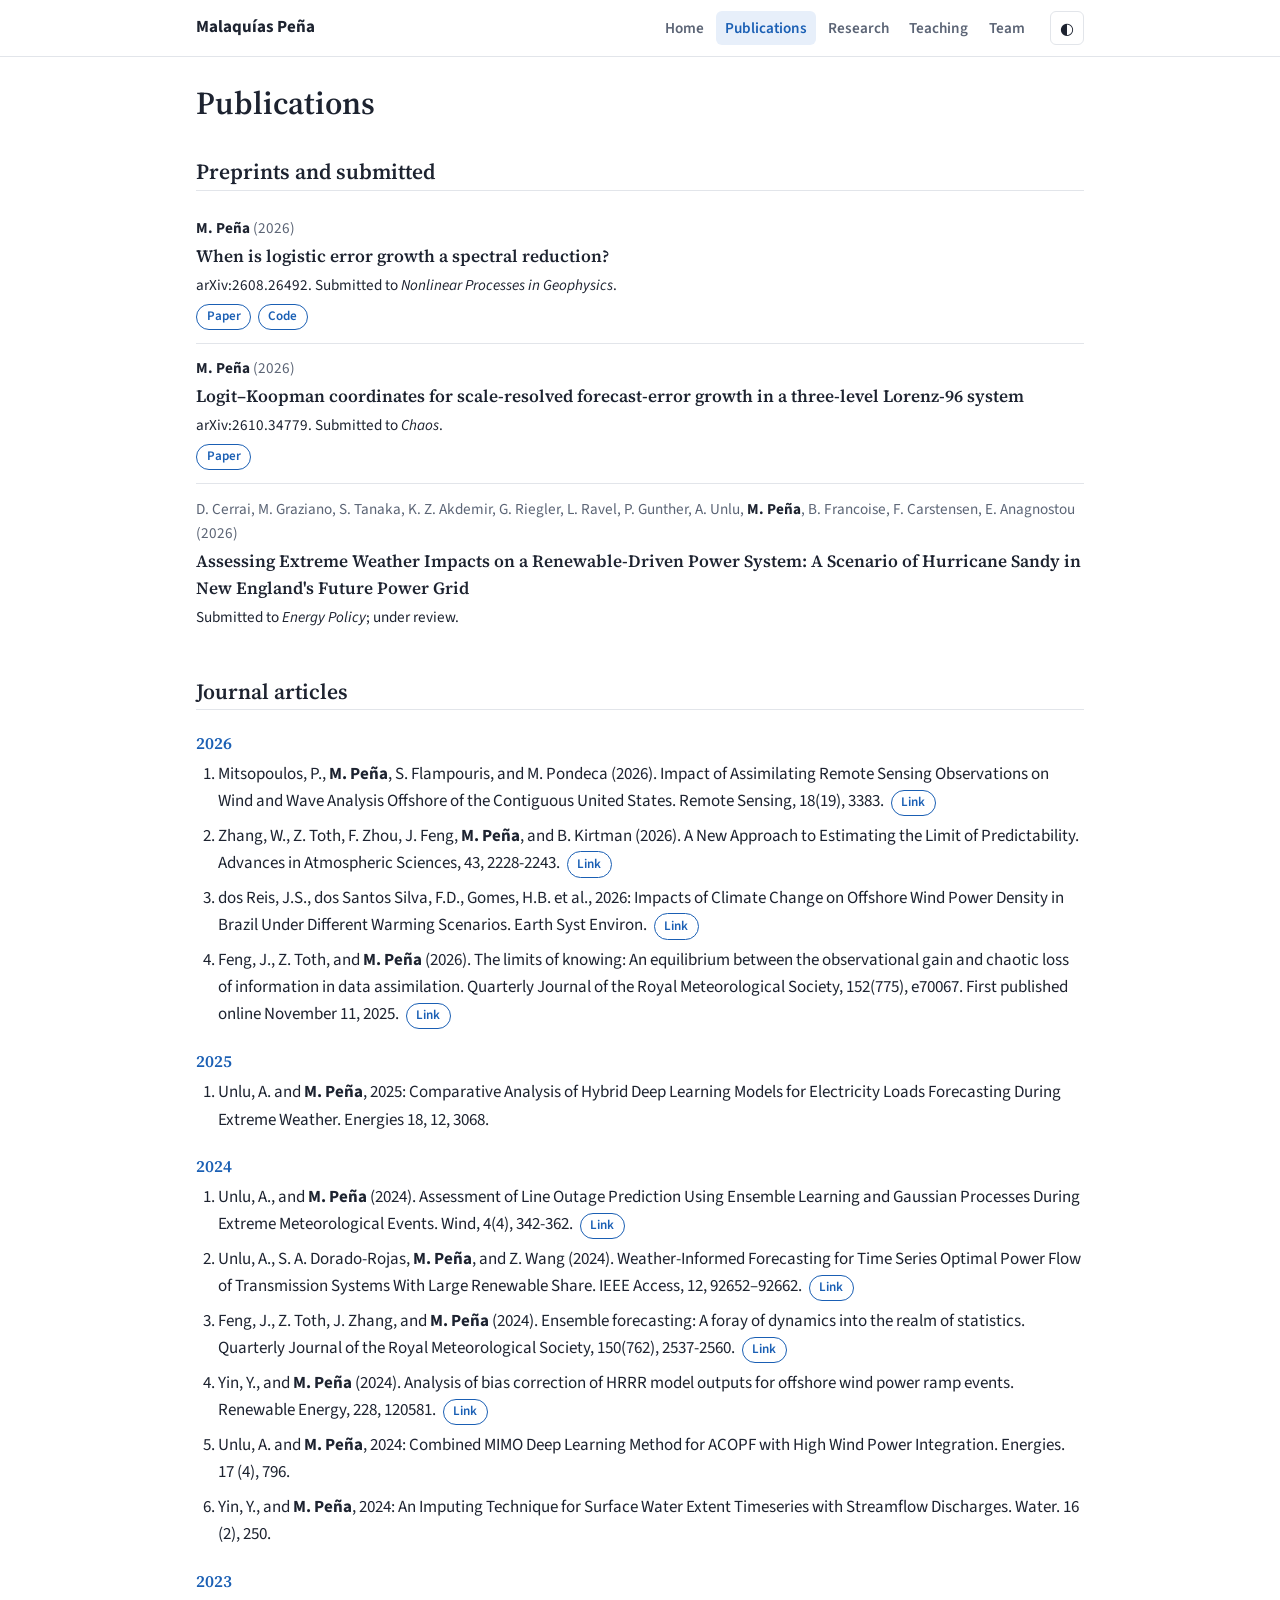
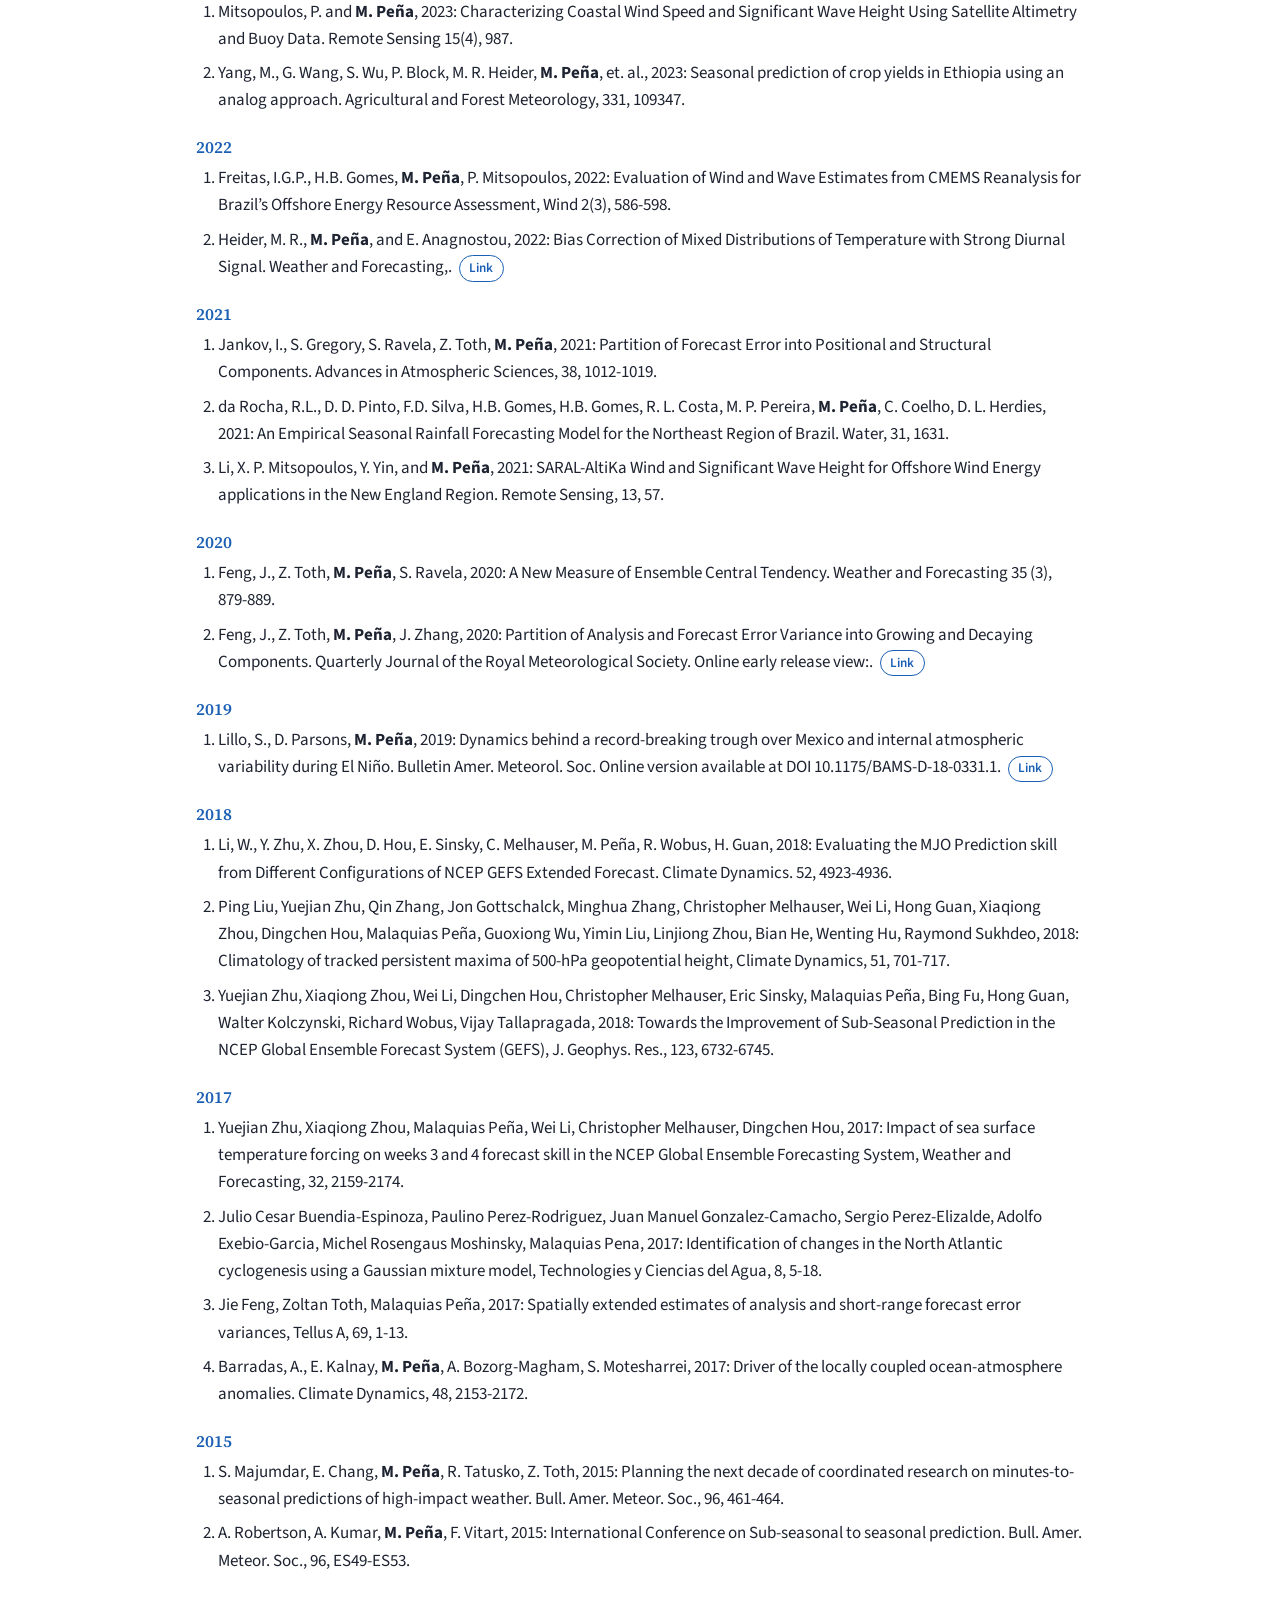
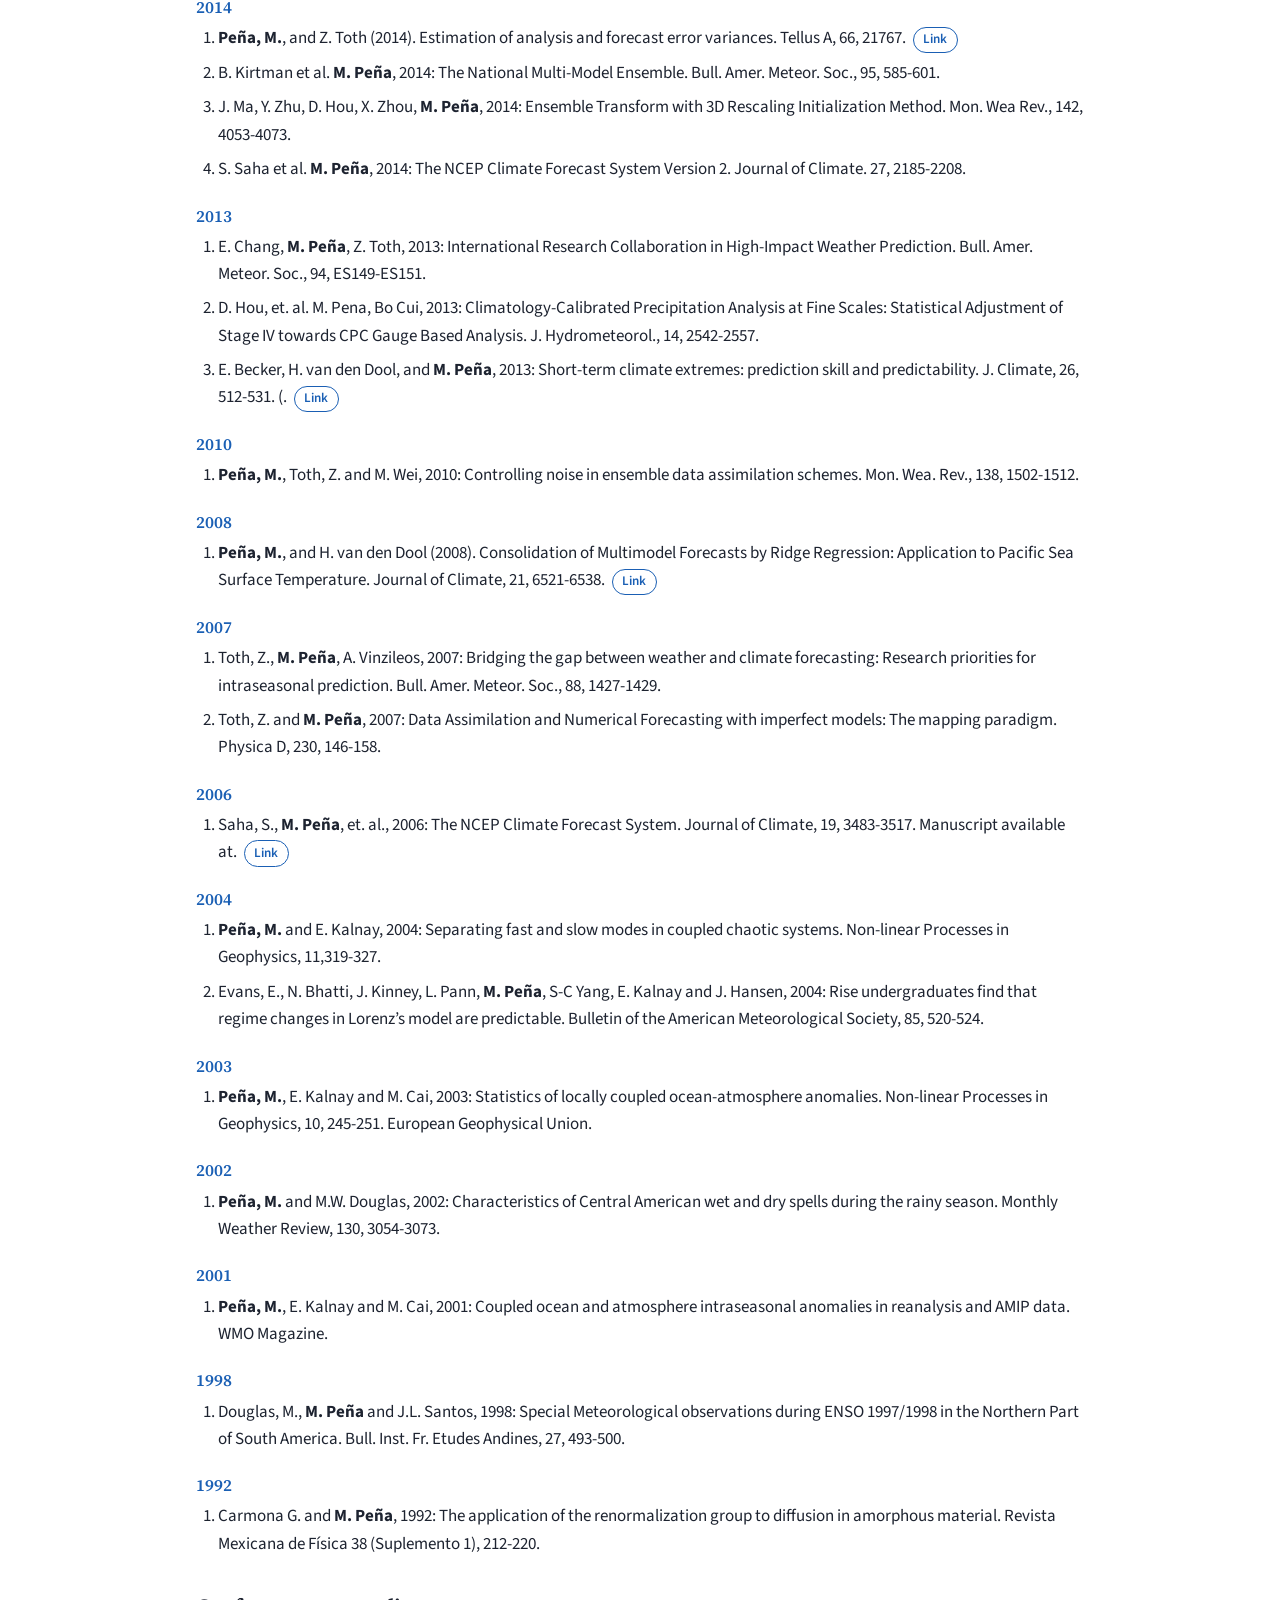
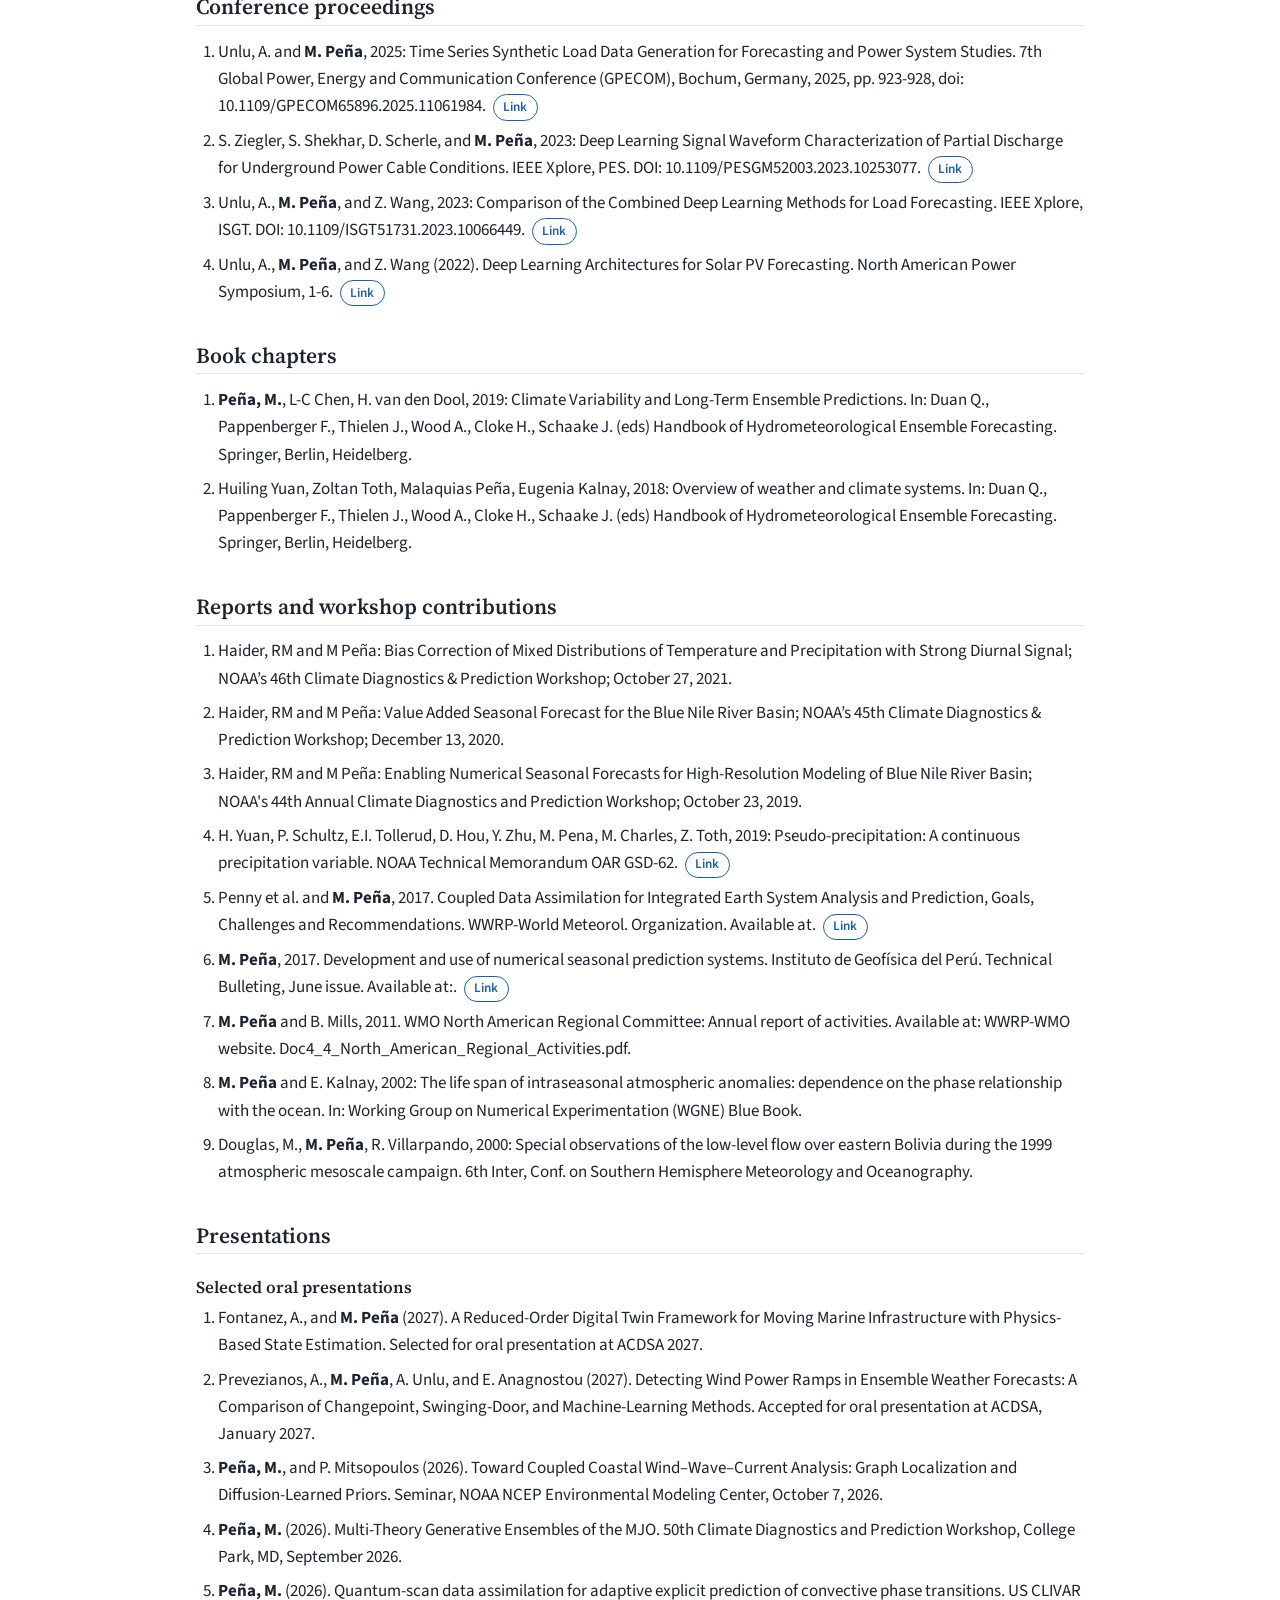
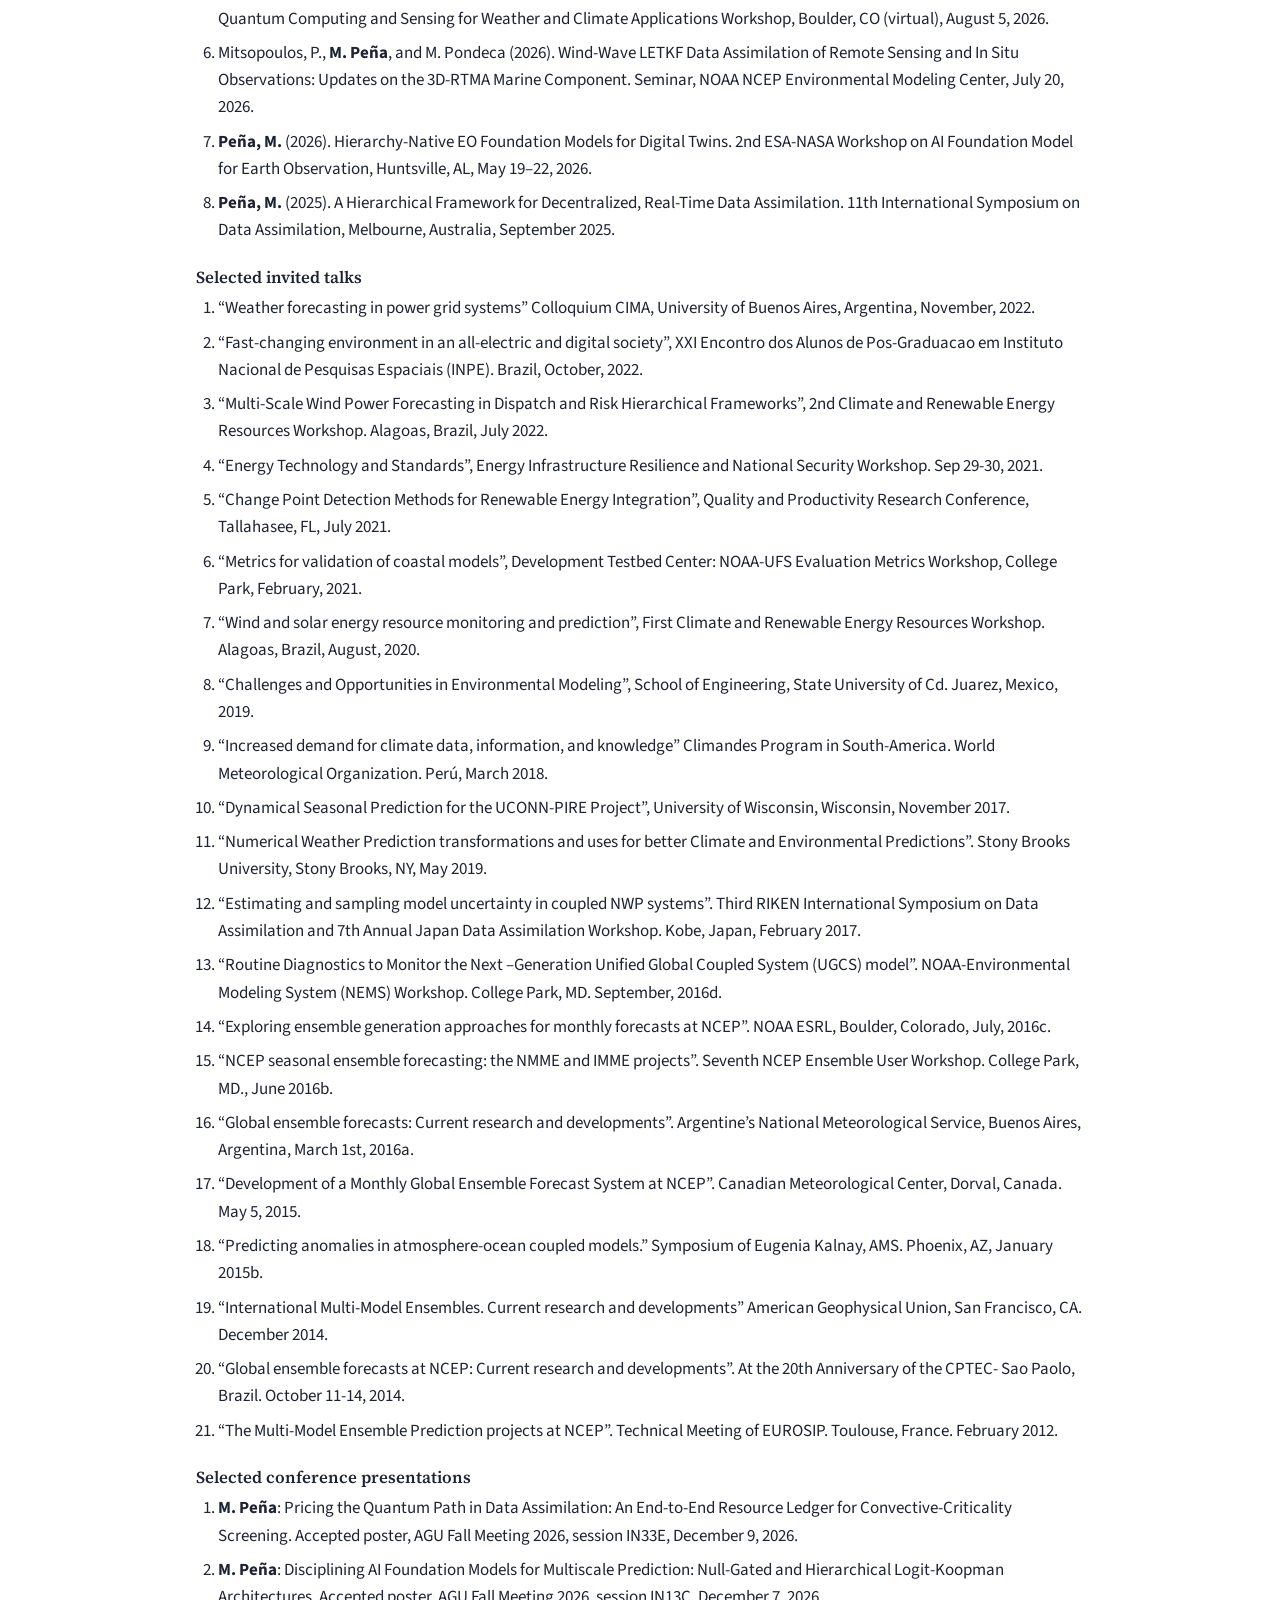
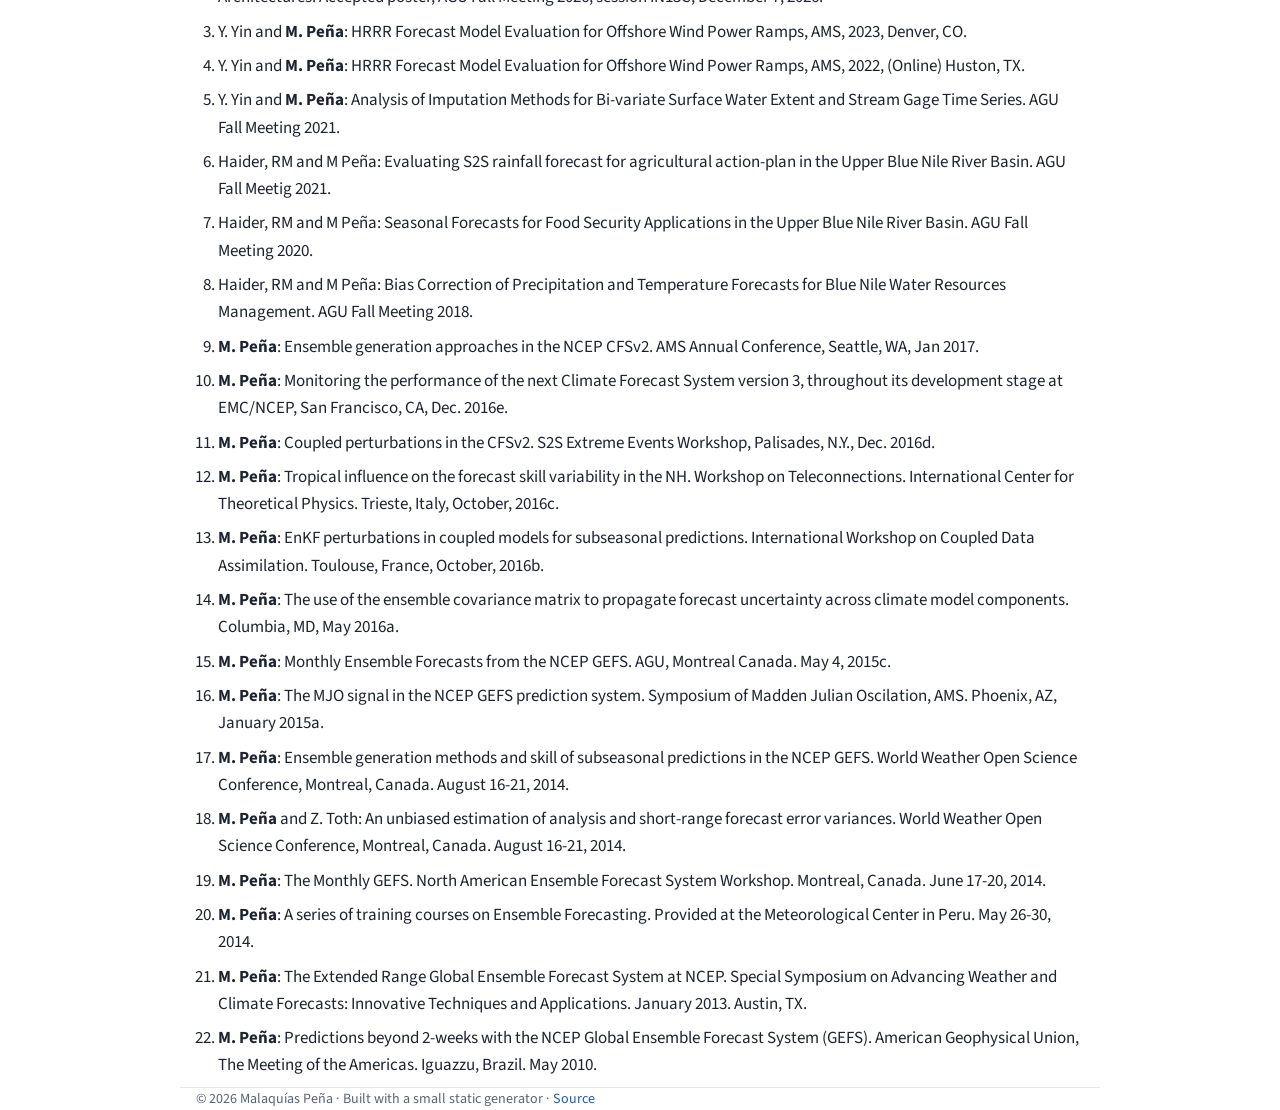
==== publications.html @ acb9da2d "Initial academic website Co-Authored-By: Claude Opus 5.5 <noreply@anthropic.com>" ====
<!doctype html>
<html lang="en">
<head>
<meta charset="utf-8">
<meta name="viewport" content="width=device-width, initial-scale=1">
<title>Publications · Malaquías Peña</title>
<meta name="description" content="Malaquías Peña, Associate Research Professor, Civil and Environmental Engineering and Eversource Energy Center, University of Connecticut.">
<link rel="preconnect" href="https://fonts.googleapis.com">
<link href="https://fonts.googleapis.com/css2?family=Source+Sans+3:wght@400;600;700&family=Source+Serif+4:opsz,wght@8..60,600&display=swap" rel="stylesheet">
<link rel="stylesheet" href="assets/style.css">
<script>try{const t=localStorage.getItem('theme');if(t)document.documentElement.dataset.theme=t}catch(e){}</script>
</head>
<body>
<header class="top"><div class="wrap">
<a class="brand" href="index.html">Malaquías Peña</a>
<nav><a href="index.html">Home</a><a href="publications.html" aria-current="page">Publications</a><a href="research.html">Research</a><a href="teaching.html">Teaching</a><a href="team.html">Team</a></nav>
<button class="theme" type="button" aria-label="Toggle light or dark theme" onclick="toggleTheme()">◐</button>
</div></header>
<main class="wrap">
<h1>Publications</h1><section><h2>Preprints and submitted</h2><ul class="pubs"><li class="pub"><div class="authors"><b>M. Peña</b> (2026)</div><div class="ptitle">When is logistic error growth a spectral reduction?</div><div class="venue">arXiv:2608.26492. Submitted to <i>Nonlinear Processes in Geophysics</i>.</div><div class=links><a class="pill" href="https://arxiv.org/abs/2608.26492v3">Paper</a><a class="pill" href="https://github.com/mqpena/logistic-error-growth-limits">Code</a></div></li><li class="pub"><div class="authors"><b>M. Peña</b> (2026)</div><div class="ptitle">Logit–Koopman coordinates for scale-resolved forecast-error growth in a three-level Lorenz-96 system</div><div class="venue">arXiv:2610.34779. Submitted to <i>Chaos</i>.</div><div class=links><a class="pill" href="https://arxiv.org/abs/2610.34779v1">Paper</a></div></li><li class="pub"><div class="authors">D. Cerrai, M. Graziano, S. Tanaka, K. Z. Akdemir, G. Riegler, L. Ravel, P. Gunther, A. Unlu, <b>M. Peña</b>, B. Francoise, F. Carstensen, E. Anagnostou (2026)</div><div class="ptitle">Assessing Extreme Weather Impacts on a Renewable-Driven Power System: A Scenario of Hurricane Sandy in New England&#x27;s Future Power Grid</div><div class="venue">Submitted to <i>Energy Policy</i>; under review.</div></li></ul></section><section><h2>Journal articles</h2><h3 class="year">2026</h3><ol class="cites"><li>Mitsopoulos, P., <b>M. Peña</b>, S. Flampouris, and M. Pondeca (2026). Impact of Assimilating Remote Sensing Observations on Wind and Wave Analysis Offshore of the Contiguous United States. Remote Sensing, 18(19), 3383. <a class="pill" href="https://doi.org/10.3390/rs18193383">Link</a></li><li>Zhang, W., Z. Toth, F. Zhou, J. Feng, <b>M. Peña</b>, and B. Kirtman (2026). A New Approach to Estimating the Limit of Predictability. Advances in Atmospheric Sciences, 43, 2228-2243. <a class="pill" href="https://doi.org/10.1007/s00376-026-5621-8">Link</a></li><li>dos Reis, J.S., dos Santos Silva, F.D., Gomes, H.B. et al., 2026: Impacts of Climate Change on Offshore Wind Power Density in Brazil Under Different Warming Scenarios. Earth Syst Environ. <a class="pill" href="https://doi.org/10.1007/s41748-026-01289-y">Link</a></li><li>Feng, J., Z. Toth, and <b>M. Peña</b> (2026). The limits of knowing: An equilibrium between the observational gain and chaotic loss of information in data assimilation. Quarterly Journal of the Royal Meteorological Society, 152(775), e70067. First published online November 11, 2025. <a class="pill" href="https://doi.org/10.1002/qj.70067">Link</a></li></ol><h3 class="year">2025</h3><ol class="cites"><li>Unlu, A.  and <b>M. Peña</b>, 2025: Comparative Analysis of Hybrid Deep Learning Models for Electricity Loads Forecasting During Extreme Weather. Energies 18, 12, 3068.</li></ol><h3 class="year">2024</h3><ol class="cites"><li>Unlu, A., and <b>M. Peña</b> (2024). Assessment of Line Outage Prediction Using Ensemble Learning and Gaussian Processes During Extreme Meteorological Events. Wind, 4(4), 342-362. <a class="pill" href="https://doi.org/10.3390/wind4040017">Link</a></li><li>Unlu, A., S. A. Dorado-Rojas, <b>M. Peña</b>, and Z. Wang (2024). Weather-Informed Forecasting for Time Series Optimal Power Flow of Transmission Systems With Large Renewable Share. IEEE Access, 12, 92652–92662. <a class="pill" href="https://doi.org/10.1109/ACCESS.2024.3419841">Link</a></li><li>Feng, J., Z. Toth, J. Zhang, and <b>M. Peña</b> (2024). Ensemble forecasting: A foray of dynamics into the realm of statistics. Quarterly Journal of the Royal Meteorological Society, 150(762), 2537-2560. <a class="pill" href="https://doi.org/10.1002/qj.4745">Link</a></li><li>Yin, Y., and <b>M. Peña</b> (2024). Analysis of bias correction of HRRR model outputs for offshore wind power ramp events. Renewable Energy, 228, 120581. <a class="pill" href="https://doi.org/10.1016/j.renene.2024.120581">Link</a></li><li>Unlu, A. and <b>M. Peña</b>, 2024: Combined MIMO Deep Learning Method for ACOPF with High Wind Power Integration. Energies. 17 (4), 796.</li><li>Yin, Y., and <b>M. Peña</b>, 2024: An Imputing Technique for Surface Water Extent Timeseries with Streamflow Discharges. Water. 16 (2), 250.</li></ol><h3 class="year">2023</h3><ol class="cites"><li>Mitsopoulos, P. and <b>M. Peña</b>, 2023: Characterizing Coastal Wind Speed and Significant Wave Height Using Satellite Altimetry and Buoy Data. Remote Sensing 15(4), 987.</li><li>Yang, M., G. Wang, S. Wu, P. Block, M. R. Heider, <b>M. Peña</b>, et. al., 2023: Seasonal prediction of crop yields in Ethiopia using an analog approach. Agricultural and Forest Meteorology, 331, 109347.</li></ol><h3 class="year">2022</h3><ol class="cites"><li>Freitas, I.G.P., H.B. Gomes, <b>M. Peña</b>, P. Mitsopoulos, 2022: Evaluation of Wind and Wave Estimates from CMEMS Reanalysis for Brazil’s Offshore Energy Resource Assessment, Wind 2(3), 586-598.</li><li>Heider, M. R., <b>M. Peña</b>, and E. Anagnostou, 2022: Bias Correction of Mixed Distributions of Temperature with Strong Diurnal Signal. Weather and Forecasting,. <a class="pill" href="https://doi.org/10.1175/WAF-D-21-0108.1">Link</a></li></ol><h3 class="year">2021</h3><ol class="cites"><li>Jankov, I., S. Gregory, S. Ravela, Z. Toth, <b>M. Peña</b>, 2021: Partition of Forecast Error into Positional and Structural Components. Advances in Atmospheric Sciences, 38, 1012-1019.</li><li>da Rocha, R.L., D. D. Pinto, F.D. Silva, H.B. Gomes, H.B. Gomes, R. L. Costa, M. P. Pereira, <b>M. Peña</b>, C. Coelho, D. L. Herdies, 2021: An Empirical Seasonal Rainfall Forecasting Model for the Northeast Region of Brazil. Water, 31, 1631.</li><li>Li, X. P. Mitsopoulos, Y. Yin, and <b>M. Peña</b>, 2021: SARAL-AltiKa Wind and Significant Wave Height for Offshore Wind Energy applications in the New England Region. Remote Sensing, 13, 57.</li></ol><h3 class="year">2020</h3><ol class="cites"><li>Feng, J., Z. Toth, <b>M. Peña</b>, S. Ravela, 2020: A New Measure of Ensemble Central Tendency. Weather and Forecasting 35 (3), 879-889.</li><li>Feng, J., Z. Toth, <b>M. Peña</b>, J. Zhang, 2020: Partition of Analysis and Forecast Error Variance into Growing and Decaying Components. Quarterly Journal of the Royal Meteorological Society. Online early release view:. <a class="pill" href="https://doi.org/10.1002/qj.3738">Link</a></li></ol><h3 class="year">2019</h3><ol class="cites"><li>Lillo, S., D. Parsons, <b>M. Peña</b>, 2019: Dynamics behind a record-breaking trough over Mexico and internal atmospheric variability during El Niño. Bulletin Amer. Meteorol. Soc. Online version available at DOI 10.1175/BAMS-D-18-0331.1. <a class="pill" href="https://doi.org/10.1175/BAMS-D-18-0331.1">Link</a></li></ol><h3 class="year">2018</h3><ol class="cites"><li>Li, W., Y. Zhu, X. Zhou, D. Hou, E. Sinsky, C. Melhauser, M. Peña, R. Wobus, H. Guan, 2018: Evaluating the MJO Prediction skill from Different Configurations of NCEP GEFS Extended Forecast. Climate Dynamics. 52, 4923-4936.</li><li>Ping Liu, Yuejian Zhu, Qin Zhang, Jon Gottschalck, Minghua Zhang, Christopher Melhauser, Wei Li, Hong Guan, Xiaqiong Zhou, Dingchen Hou, Malaquias Peña, Guoxiong Wu, Yimin Liu, Linjiong Zhou, Bian He, Wenting Hu, Raymond Sukhdeo, 2018: Climatology of tracked persistent maxima of 500-hPa geopotential height, Climate Dynamics, 51, 701-717.</li><li>Yuejian Zhu, Xiaqiong Zhou, Wei Li, Dingchen Hou, Christopher Melhauser, Eric Sinsky, Malaquias Peña, Bing Fu, Hong Guan, Walter Kolczynski, Richard Wobus, Vijay Tallapragada, 2018: Towards the Improvement of Sub-Seasonal Prediction in the NCEP Global Ensemble Forecast System (GEFS), J. Geophys. Res., 123, 6732-6745.</li></ol><h3 class="year">2017</h3><ol class="cites"><li>Yuejian Zhu, Xiaqiong Zhou, Malaquias Peña, Wei Li, Christopher Melhauser, Dingchen Hou, 2017: Impact of sea surface temperature forcing on weeks 3 and 4 forecast skill in the NCEP Global Ensemble Forecasting System, Weather and Forecasting, 32, 2159-2174.</li><li>Julio Cesar Buendia-Espinoza, Paulino Perez-Rodriguez, Juan Manuel Gonzalez-Camacho, Sergio Perez-Elizalde, Adolfo Exebio-Garcia, Michel Rosengaus Moshinsky, Malaquias Pena, 2017: Identification of changes in the North Atlantic cyclogenesis using a Gaussian mixture model, Technologies y Ciencias del Agua, 8, 5-18.</li><li>Jie Feng, Zoltan Toth, Malaquias Peña, 2017: Spatially extended estimates of analysis and short-range forecast error variances, Tellus A, 69, 1-13.</li><li>Barradas, A., E. Kalnay, <b>M. Peña</b>, A. Bozorg-Magham, S. Motesharrei, 2017: Driver of the locally coupled ocean-atmosphere anomalies. Climate Dynamics, 48, 2153-2172.</li></ol><h3 class="year">2015</h3><ol class="cites"><li>S. Majumdar, E. Chang, <b>M. Peña</b>, R. Tatusko, Z. Toth, 2015: Planning the next decade of coordinated research on minutes-to-seasonal predictions of high-impact weather. Bull. Amer. Meteor. Soc., 96, 461-464.</li><li>A. Robertson, A. Kumar, <b>M. Peña</b>, F. Vitart, 2015: International Conference on Sub-seasonal to seasonal prediction. Bull. Amer. Meteor. Soc., 96, ES49-ES53.</li></ol><h3 class="year">2014</h3><ol class="cites"><li><b>Peña, M.</b>, and Z. Toth (2014). Estimation of analysis and forecast error variances. Tellus A, 66, 21767. <a class="pill" href="https://doi.org/10.3402/tellusa.v66.21767">Link</a></li><li>B. Kirtman et al. <b>M. Peña</b>, 2014: The National Multi-Model Ensemble. Bull. Amer. Meteor. Soc., 95, 585-601.</li><li>J. Ma, Y. Zhu, D. Hou, X. Zhou, <b>M. Peña</b>, 2014: Ensemble Transform with 3D Rescaling Initialization Method. Mon. Wea Rev., 142, 4053-4073.</li><li>S. Saha et al. <b>M. Peña</b>, 2014: The NCEP Climate Forecast System Version 2. Journal of Climate. 27, 2185-2208.</li></ol><h3 class="year">2013</h3><ol class="cites"><li>E. Chang, <b>M. Peña</b>, Z. Toth, 2013: International Research Collaboration in High-Impact Weather Prediction. Bull. Amer. Meteor. Soc., 94, ES149-ES151.</li><li>D. Hou, et. al. M. Pena, Bo Cui, 2013: Climatology-Calibrated Precipitation Analysis at Fine Scales: Statistical Adjustment of Stage IV towards CPC Gauge Based Analysis. J. Hydrometeorol., 14, 2542-2557.</li><li>E. Becker, H. van den Dool, and <b>M. Peña</b>, 2013: Short-term climate extremes: prediction skill and predictability. J. Climate, 26, 512-531. (. <a class="pill" href="http://dx.doi.org/10.1175/JCLI-D-12-00177.1)">Link</a></li></ol><h3 class="year">2010</h3><ol class="cites"><li><b>Peña, M.</b>, Toth, Z. and M. Wei, 2010: Controlling noise in ensemble data assimilation schemes. Mon. Wea. Rev., 138, 1502-1512.</li></ol><h3 class="year">2008</h3><ol class="cites"><li><b>Peña, M.</b>, and H. van den Dool (2008). Consolidation of Multimodel Forecasts by Ridge Regression: Application to Pacific Sea Surface Temperature. Journal of Climate, 21, 6521-6538. <a class="pill" href="https://doi.org/10.1175/2008JCLI2226.1">Link</a></li></ol><h3 class="year">2007</h3><ol class="cites"><li>Toth, Z., <b>M. Peña</b>, A. Vinzileos, 2007: Bridging the gap between weather and climate forecasting: Research priorities for intraseasonal prediction. Bull. Amer. Meteor. Soc., 88, 1427-1429.</li><li>Toth, Z. and <b>M. Peña</b>, 2007: Data Assimilation and Numerical Forecasting with imperfect models: The mapping paradigm. Physica D, 230, 146-158.</li></ol><h3 class="year">2006</h3><ol class="cites"><li>Saha, S., <b>M. Peña</b>, et. al., 2006: The NCEP Climate Forecast System. Journal of Climate, 19, 3483-3517. Manuscript available at. <a class="pill" href="http://cfs.ncep.noaa.gov">Link</a></li></ol><h3 class="year">2004</h3><ol class="cites"><li><b>Peña, M.</b> and E. Kalnay, 2004: Separating fast and slow modes in coupled chaotic systems. Non-linear Processes in Geophysics, 11,319-327.</li><li>Evans, E., N. Bhatti, J. Kinney, L. Pann, <b>M. Peña</b>, S-C Yang, E. Kalnay and J. Hansen, 2004: Rise undergraduates find that regime changes in Lorenz’s model are predictable. Bulletin of the American Meteorological Society, 85, 520-524.</li></ol><h3 class="year">2003</h3><ol class="cites"><li><b>Peña, M.</b>, E. Kalnay and M. Cai, 2003: Statistics of locally coupled ocean-atmosphere anomalies. Non-linear Processes in Geophysics, 10, 245-251. European Geophysical Union.</li></ol><h3 class="year">2002</h3><ol class="cites"><li><b>Peña, M.</b> and M.W. Douglas, 2002: Characteristics of Central American wet and dry spells during the rainy season. Monthly Weather Review, 130, 3054-3073.</li></ol><h3 class="year">2001</h3><ol class="cites"><li><b>Peña, M.</b>, E. Kalnay and M. Cai, 2001: Coupled ocean and atmosphere intraseasonal anomalies in reanalysis and AMIP data. WMO Magazine.</li></ol><h3 class="year">1998</h3><ol class="cites"><li>Douglas, M., <b>M. Peña</b> and J.L. Santos, 1998: Special Meteorological observations during ENSO 1997/1998 in the Northern Part of South America. Bull. Inst. Fr. Etudes Andines, 27, 493-500.</li></ol><h3 class="year">1992</h3><ol class="cites"><li>Carmona G. and <b>M. Peña</b>, 1992: The application of the renormalization group to diffusion in amorphous material. Revista Mexicana de Física 38 (Suplemento 1), 212-220.</li></ol></section><section><h2>Conference proceedings</h2><ol class="cites"><li>Unlu, A.  and <b>M. Peña</b>, 2025: Time Series Synthetic Load Data Generation for Forecasting and Power System Studies. 7th Global Power, Energy and Communication Conference (GPECOM), Bochum, Germany, 2025, pp. 923-928, doi: 10.1109/GPECOM65896.2025.11061984. <a class="pill" href="https://doi.org/10.1109/GPECOM65896.2025.11061984">Link</a></li><li>S. Ziegler, S. Shekhar, D. Scherle, and <b>M. Peña</b>, 2023: Deep Learning Signal Waveform Characterization of Partial Discharge for Underground Power Cable Conditions. IEEE Xplore, PES. DOI: 10.1109/PESGM52003.2023.10253077. <a class="pill" href="https://doi.org/10.1109/PESGM52003.2023.10253077">Link</a></li><li>Unlu, A., <b>M. Peña</b>, and Z. Wang, 2023: Comparison of the Combined Deep Learning Methods for Load Forecasting. IEEE Xplore, ISGT. DOI: 10.1109/ISGT51731.2023.10066449. <a class="pill" href="https://doi.org/10.1109/ISGT51731.2023.10066449">Link</a></li><li>Unlu, A., <b>M. Peña</b>, and Z. Wang (2022). Deep Learning Architectures for Solar PV Forecasting. North American Power Symposium, 1-6. <a class="pill" href="https://doi.org/10.1109/NAPS56150.2022.10012176">Link</a></li></ol></section><section><h2>Book chapters</h2><ol class="cites"><li><b>Peña, M.</b>, L-C Chen, H. van den Dool, 2019: Climate Variability and Long-Term Ensemble Predictions. In: Duan Q., Pappenberger F., Thielen J., Wood A., Cloke H., Schaake J. (eds) Handbook of Hydrometeorological Ensemble Forecasting. Springer, Berlin, Heidelberg.</li><li>Huiling Yuan, Zoltan Toth, Malaquias Peña, Eugenia Kalnay, 2018: Overview of weather and climate systems. In: Duan Q., Pappenberger F., Thielen J., Wood A., Cloke H., Schaake J. (eds) Handbook of Hydrometeorological Ensemble Forecasting. Springer, Berlin, Heidelberg.</li></ol></section><section><h2>Reports and workshop contributions</h2><ol class="cites"><li>Haider, RM and M Peña: Bias Correction of Mixed Distributions of Temperature and Precipitation with Strong Diurnal Signal; NOAA’s 46th Climate Diagnostics &amp; Prediction Workshop; October 27, 2021.</li><li>Haider, RM and M Peña: Value Added Seasonal Forecast for the Blue Nile River Basin; NOAA’s 45th Climate Diagnostics &amp; Prediction Workshop; December 13, 2020.</li><li>Haider, RM and M Peña: Enabling Numerical Seasonal Forecasts for High-Resolution Modeling of Blue Nile River Basin; NOAA&#x27;s 44th Annual Climate Diagnostics and Prediction Workshop; October 23, 2019.</li><li>H. Yuan, P. Schultz, E.I. Tollerud, D. Hou, Y. Zhu, M. Pena, M. Charles, Z. Toth, 2019: Pseudo-precipitation: A continuous precipitation variable. NOAA Technical Memorandum OAR GSD-62. <a class="pill" href="https://doi.org/10.25923/3h37-gp49">Link</a></li><li>Penny et al. and <b>M. Peña</b>, 2017. Coupled Data Assimilation for Integrated Earth System Analysis and Prediction, Goals, Challenges and Recommendations. WWRP-World Meteorol. Organization. Available at. <a class="pill" href="https://www.wmo.int/pages/prog/arep/wwrp/new/documents/Final_WWRP_2017_3_27_July.pdf">Link</a></li><li><b>M. Peña</b>, 2017. Development and use of numerical seasonal prediction systems. Instituto de Geofísica del Perú. Technical Bulleting, June issue. Available at:. <a class="pill" href="http://www.met.igp.gob.pe/publicaciones/Divulgacion_PPR_El_Nino_IGP_201706.pdf">Link</a></li><li><b>M. Peña</b> and B. Mills, 2011. WMO North American Regional Committee: Annual report of activities. Available at: WWRP-WMO website. Doc4_4_North_American_Regional_Activities.pdf.</li><li><b>M. Peña</b> and E. Kalnay, 2002: The life span of intraseasonal atmospheric anomalies: dependence on the phase relationship with the ocean. In: Working Group on Numerical Experimentation (WGNE) Blue Book.</li><li>Douglas, M., <b>M. Peña</b>, R. Villarpando, 2000: Special observations of the low-level flow over eastern Bolivia during the 1999 atmospheric mesoscale campaign. 6th Inter, Conf. on Southern Hemisphere Meteorology and Oceanography.</li></ol></section><section><h2>Presentations</h2><h3>Selected oral presentations</h3><ol class="cites"><li>Fontanez, A., and <b>M. Peña</b> (2027). A Reduced-Order Digital Twin Framework for Moving Marine Infrastructure with Physics-Based State Estimation. Selected for oral presentation at ACDSA 2027.</li><li>Prevezianos, A., <b>M. Peña</b>, A. Unlu, and E. Anagnostou (2027). Detecting Wind Power Ramps in Ensemble Weather Forecasts: A Comparison of Changepoint, Swinging-Door, and Machine-Learning Methods. Accepted for oral presentation at ACDSA, January 2027.</li><li><b>Peña, M.</b>, and P. Mitsopoulos (2026). Toward Coupled Coastal Wind–Wave–Current Analysis: Graph Localization and Diffusion-Learned Priors. Seminar, NOAA NCEP Environmental Modeling Center, October 7, 2026.</li><li><b>Peña, M.</b> (2026). Multi-Theory Generative Ensembles of the MJO. 50th Climate Diagnostics and Prediction Workshop, College Park, MD, September 2026.</li><li><b>Peña, M.</b> (2026). Quantum-scan data assimilation for adaptive explicit prediction of convective phase transitions. US CLIVAR Quantum Computing and Sensing for Weather and Climate Applications Workshop, Boulder, CO (virtual), August 5, 2026.</li><li>Mitsopoulos, P., <b>M. Peña</b>, and M. Pondeca (2026). Wind-Wave LETKF Data Assimilation of Remote Sensing and In Situ Observations: Updates on the 3D-RTMA Marine Component. Seminar, NOAA NCEP Environmental Modeling Center, July 20, 2026.</li><li><b>Peña, M.</b> (2026). Hierarchy-Native EO Foundation Models for Digital Twins. 2nd ESA-NASA Workshop on AI Foundation Model for Earth Observation, Huntsville, AL, May 19–22, 2026.</li><li><b>Peña, M.</b> (2025). A Hierarchical Framework for Decentralized, Real-Time Data Assimilation. 11th International Symposium on Data Assimilation, Melbourne, Australia, September 2025.</li></ol><h3>Selected invited talks</h3><ol class="cites"><li>“Weather forecasting in power grid systems” Colloquium CIMA, University of Buenos Aires, Argentina, November, 2022.</li><li>“Fast-changing environment in an all-electric and digital society”, XXI Encontro dos Alunos de Pos-Graduacao em Instituto Nacional de Pesquisas Espaciais (INPE). Brazil, October, 2022.</li><li>“Multi-Scale Wind Power Forecasting in Dispatch and Risk Hierarchical Frameworks”, 2nd Climate and Renewable Energy Resources Workshop. Alagoas, Brazil, July 2022.</li><li>“Energy Technology and Standards”, Energy Infrastructure Resilience and National Security Workshop. Sep 29-30, 2021.</li><li>“Change Point Detection Methods for Renewable Energy Integration”, Quality and Productivity Research Conference, Tallahasee, FL, July 2021.</li><li>“Metrics for validation of coastal models”, Development Testbed Center: NOAA-UFS Evaluation Metrics Workshop, College Park, February, 2021.</li><li>“Wind and solar energy resource monitoring and prediction”, First Climate and Renewable Energy Resources Workshop. Alagoas, Brazil, August, 2020.</li><li>“Challenges and Opportunities in Environmental Modeling”, School of Engineering, State University of Cd. Juarez, Mexico, 2019.</li><li>“Increased demand for climate data, information, and knowledge” Climandes Program in South-America. World Meteorological Organization. Perú, March 2018.</li><li>“Dynamical Seasonal Prediction for the UCONN-PIRE Project”, University of Wisconsin, Wisconsin, November 2017.</li><li>“Numerical Weather Prediction transformations and uses for better Climate and Environmental Predictions”. Stony Brooks University, Stony Brooks, NY, May 2019.</li><li>“Estimating and sampling model uncertainty in coupled NWP systems”.  Third RIKEN International Symposium on Data Assimilation and 7th Annual Japan Data Assimilation Workshop. Kobe, Japan, February 2017.</li><li>“Routine Diagnostics to Monitor the Next –Generation Unified Global Coupled System (UGCS) model”. NOAA-Environmental Modeling System (NEMS) Workshop. College Park, MD. September, 2016d.</li><li>“Exploring ensemble generation approaches for monthly forecasts at NCEP”. NOAA ESRL, Boulder, Colorado, July, 2016c.</li><li>“NCEP seasonal ensemble forecasting: the NMME and IMME projects”. Seventh NCEP Ensemble User Workshop. College Park, MD., June 2016b.</li><li>“Global ensemble forecasts: Current research and developments”. Argentine’s National Meteorological Service, Buenos Aires, Argentina, March 1st, 2016a.</li><li>“Development of a Monthly Global Ensemble Forecast System at NCEP”. Canadian Meteorological Center, Dorval, Canada. May 5, 2015.</li><li>“Predicting anomalies in atmosphere-ocean coupled models.” Symposium of Eugenia Kalnay, AMS. Phoenix, AZ, January 2015b.</li><li>“International Multi-Model Ensembles. Current research and developments” American Geophysical Union, San Francisco, CA. December 2014.</li><li>“Global ensemble forecasts at NCEP: Current research and developments”. At the 20th Anniversary of the CPTEC- Sao Paolo, Brazil. October 11-14, 2014.</li><li>“The Multi-Model Ensemble Prediction projects at NCEP”. Technical Meeting of EUROSIP. Toulouse, France. February 2012.</li></ol><h3>Selected conference presentations</h3><ol class="cites"><li><b>M. Peña</b>: Pricing the Quantum Path in Data Assimilation: An End-to-End Resource Ledger for Convective-Criticality Screening. Accepted poster, AGU Fall Meeting 2026, session IN33E, December 9, 2026.</li><li><b>M. Peña</b>: Disciplining AI Foundation Models for Multiscale Prediction: Null-Gated and Hierarchical Logit-Koopman Architectures. Accepted poster, AGU Fall Meeting 2026, session IN13C, December 7, 2026.</li><li>Y. Yin and <b>M. Peña</b>: HRRR Forecast Model Evaluation for Offshore Wind Power Ramps, AMS, 2023, Denver, CO.</li><li>Y. Yin and <b>M. Peña</b>: HRRR Forecast Model Evaluation for Offshore Wind Power Ramps, AMS, 2022, (Online) Huston, TX.</li><li>Y. Yin and <b>M. Peña</b>: Analysis of Imputation Methods for Bi-variate Surface Water Extent and Stream Gage Time Series. AGU Fall Meeting 2021.</li><li>Haider, RM and M Peña: Evaluating S2S rainfall forecast for agricultural action-plan in the Upper Blue Nile River Basin. AGU Fall Meetig 2021.</li><li>Haider, RM and M Peña: Seasonal Forecasts for Food Security Applications in the Upper Blue Nile River Basin. AGU Fall Meeting 2020.</li><li>Haider, RM and M Peña: Bias Correction of Precipitation and Temperature Forecasts for Blue Nile Water Resources Management. AGU Fall Meeting 2018.</li><li><b>M. Peña</b>: Ensemble generation approaches in the NCEP CFSv2. AMS Annual Conference, Seattle, WA, Jan 2017.</li><li><b>M. Peña</b>: Monitoring the performance of the next Climate Forecast System version 3, throughout its development stage at EMC/NCEP, San Francisco, CA, Dec. 2016e.</li><li><b>M. Peña</b>: Coupled perturbations in the CFSv2. S2S Extreme Events Workshop, Palisades, N.Y., Dec. 2016d.</li><li><b>M. Peña</b>: Tropical influence on the forecast skill variability in the NH. Workshop on Teleconnections. International Center for Theoretical Physics. Trieste, Italy, October, 2016c.</li><li><b>M. Peña</b>: EnKF perturbations in coupled models for subseasonal predictions. International Workshop on Coupled Data Assimilation. Toulouse, France, October, 2016b.</li><li><b>M. Peña</b>: The use of the ensemble covariance matrix to propagate forecast uncertainty across climate model components. Columbia, MD, May 2016a.</li><li><b>M. Peña</b>: Monthly Ensemble Forecasts from the NCEP GEFS. AGU, Montreal Canada. May 4, 2015c.</li><li><b>M. Peña</b>: The MJO signal in the NCEP GEFS prediction system. Symposium of Madden Julian Oscilation, AMS. Phoenix, AZ, January 2015a.</li><li><b>M. Peña</b>: Ensemble generation methods and skill of subseasonal predictions in the NCEP GEFS. World Weather Open Science Conference, Montreal, Canada. August 16-21, 2014.</li><li><b>M. Peña</b> and Z. Toth: An unbiased estimation of analysis and short-range forecast error variances.  World Weather Open Science Conference, Montreal, Canada. August 16-21, 2014.</li><li><b>M. Peña</b>: The Monthly GEFS. North American Ensemble Forecast System Workshop. Montreal, Canada. June 17-20, 2014.</li><li><b>M. Peña</b>: A series of training courses on Ensemble Forecasting. Provided at the Meteorological Center in Peru. May 26-30, 2014.</li><li><b>M. Peña</b>: The Extended Range Global Ensemble Forecast System at NCEP. Special Symposium on Advancing Weather and Climate Forecasts: Innovative Techniques and Applications. January 2013. Austin, TX.</li><li><b>M. Peña</b>: Predictions beyond 2-weeks with the NCEP Global Ensemble Forecast System (GEFS). American Geophysical Union, The Meeting of the Americas. Iguazzu, Brazil. May 2010.</li></ol></section>
</main>
<footer class="wrap">© 2026 Malaquías Peña · Built with a small static generator · <a href="https://github.com/mqpena/mqpena.github.io">Source</a></footer>
<script>
function toggleTheme(){const r=document.documentElement;const dark=r.dataset.theme?r.dataset.theme==='dark':matchMedia('(prefers-color-scheme: dark)').matches;r.dataset.theme=dark?'light':'dark';try{localStorage.setItem('theme',r.dataset.theme)}catch(e){}}
</script>
</body>
</html>
---- assets/style.css ----
:root {
  --bg: #ffffff;
  --surface: #f6f7f9;
  --text: #1d2330;
  --dim: #5b6475;
  --line: #e2e5ea;
  --accent: #1a5fb4;
  --accent-soft: #e7effa;
  color-scheme: light;
}
@media (prefers-color-scheme: dark) {
  :root:not([data-theme="light"]) {
    --bg: #12151b; --surface: #1a1e26; --text: #e6e8ec; --dim: #9aa3b2;
    --line: #2a303b; --accent: #78aeff; --accent-soft: #1d2a3f; color-scheme: dark;
  }
}
:root[data-theme="dark"] {
  --bg: #12151b; --surface: #1a1e26; --text: #e6e8ec; --dim: #9aa3b2;
  --line: #2a303b; --accent: #78aeff; --accent-soft: #1d2a3f; color-scheme: dark;
}
* { box-sizing: border-box; }
html { -webkit-text-size-adjust: 100%; }
body { margin: 0; background: var(--bg); color: var(--text);
  font: 17px/1.6 "Source Sans 3", system-ui, -apple-system, sans-serif; }
a { color: var(--accent); text-decoration: none; }
a:hover { text-decoration: underline; }
.wrap { max-width: 920px; margin: 0 auto; padding: 0 16px; }
h1, h2, h3 { font-family: "Source Serif 4", Georgia, serif; font-weight: 600; line-height: 1.25; }
h1 { font-size: 2rem; margin: 1.6rem 0 .6rem; }
h2 { font-size: 1.35rem; margin: 2.2rem 0 .8rem; padding-bottom: .3rem; border-bottom: 1px solid var(--line); }
h3 { font-size: 1.05rem; margin: 1.4rem 0 .4rem; }
.dim { color: var(--dim); }

.top { position: sticky; top: 0; z-index: 5; background: var(--bg); border-bottom: 1px solid var(--line); }
.top .wrap { display: flex; align-items: center; gap: 1rem; min-height: 56px; flex-wrap: wrap; }
.brand { font-weight: 700; color: var(--text); margin-right: auto; }
nav { display: flex; gap: .2rem; flex-wrap: wrap; }
nav a { color: var(--dim); padding: .3rem .55rem; border-radius: 6px; font-weight: 600; font-size: .95rem; }
nav a[aria-current="page"], nav a:hover { color: var(--accent); background: var(--accent-soft); text-decoration: none; }
.theme { background: none; border: 1px solid var(--line); color: var(--text); border-radius: 6px;
  width: 34px; height: 34px; cursor: pointer; font-size: 1rem; }

.profile { display: flex; gap: 1.6rem; align-items: center; margin-top: 2rem; }
.profile h1 { margin: 0 0 .3rem; }
.avatar { flex: none; width: 128px; height: 128px; border-radius: 50%; display: grid; place-items: center;
  background: var(--accent-soft); color: var(--accent); font: 600 2.6rem "Source Serif 4", serif; }
.role { margin: 0 0 .6rem; }
.icons { display: flex; gap: 1.2rem; flex-wrap: wrap; margin: 0; }
.icons a { display: inline-flex; align-items: center; gap: .4rem; }
.icons svg { width: 18px; height: 18px; }

.cols { display: grid; grid-template-columns: 1fr 1fr; gap: 0 2rem; }
ul.plain { list-style: none; padding: 0; margin: 0; }
ul.plain li { margin: .35rem 0; }

table.news { border-collapse: collapse; width: 100%; }
table.news th { text-align: left; vertical-align: top; white-space: nowrap; color: var(--dim);
  font-weight: 600; padding: .45rem 1rem .45rem 0; width: 6.5rem; }
table.news td { padding: .45rem 0; }
table.news tr + tr > * { border-top: 1px solid var(--line); }

ul.pubs { list-style: none; padding: 0; margin: 0; }
li.pub { padding: .8rem 0; border-bottom: 1px solid var(--line); }
li.pub:last-child { border-bottom: 0; }
.authors { font-size: .95rem; color: var(--dim); }
.authors b { color: var(--text); }
.ptitle { font-family: "Source Serif 4", Georgia, serif; font-weight: 600; font-size: 1.08rem; margin: .15rem 0; }
.venue { font-size: .95rem; }
.links { margin-top: .4rem; display: flex; gap: .4rem; flex-wrap: wrap; }
.pill { display: inline-block; font-size: .82rem; font-weight: 600; padding: .1rem .6rem; border-radius: 999px;
  border: 1px solid var(--accent); color: var(--accent); }
.pill:hover { background: var(--accent-soft); text-decoration: none; }
.pill.muted { border-color: var(--line); color: var(--dim); }

ol.cites { padding-left: 1.4rem; margin: 0; }
ol.cites li { margin: .45rem 0; overflow-wrap: anywhere; }
ol.cites .pill { margin-left: .2rem; }
h3.year { color: var(--accent); }

.cards { display: grid; grid-template-columns: repeat(2, 1fr); gap: 1rem; margin-top: 1rem; }
.card { background: var(--surface); border: 1px solid var(--line); border-radius: 10px; padding: 1rem 1.2rem; }
.card h2 { border: 0; margin: 0 0 .4rem; font-size: 1.12rem; padding: 0; }
.card p { margin: 0; }

.tablewrap { overflow-x: auto; }
table.grid { border-collapse: collapse; width: 100%; font-size: .95rem; }
table.grid th, table.grid td { text-align: left; vertical-align: top; padding: .5rem .6rem; border-bottom: 1px solid var(--line); }
table.grid th { color: var(--dim); }
.nowrap { white-space: nowrap; }

footer { color: var(--dim); font-size: .88rem; padding-top: 2rem; padding-bottom: 2rem; margin-top: 2rem; border-top: 1px solid var(--line); }

@media (max-width: 640px) {
  body { font-size: 16px; }
  .profile { flex-direction: column; align-items: flex-start; gap: 1rem; }
  .avatar { width: 96px; height: 96px; font-size: 2rem; }
  .cols, .cards { grid-template-columns: 1fr; }
  table.news th { width: auto; padding-right: .7rem; }
  .top { position: static; }
  .top .wrap { gap: .3rem 1rem; padding-top: .5rem; padding-bottom: .5rem; }
  nav { order: 3; width: 100%; margin-left: -.4rem; }
  nav a { padding: .25rem .4rem; }
}
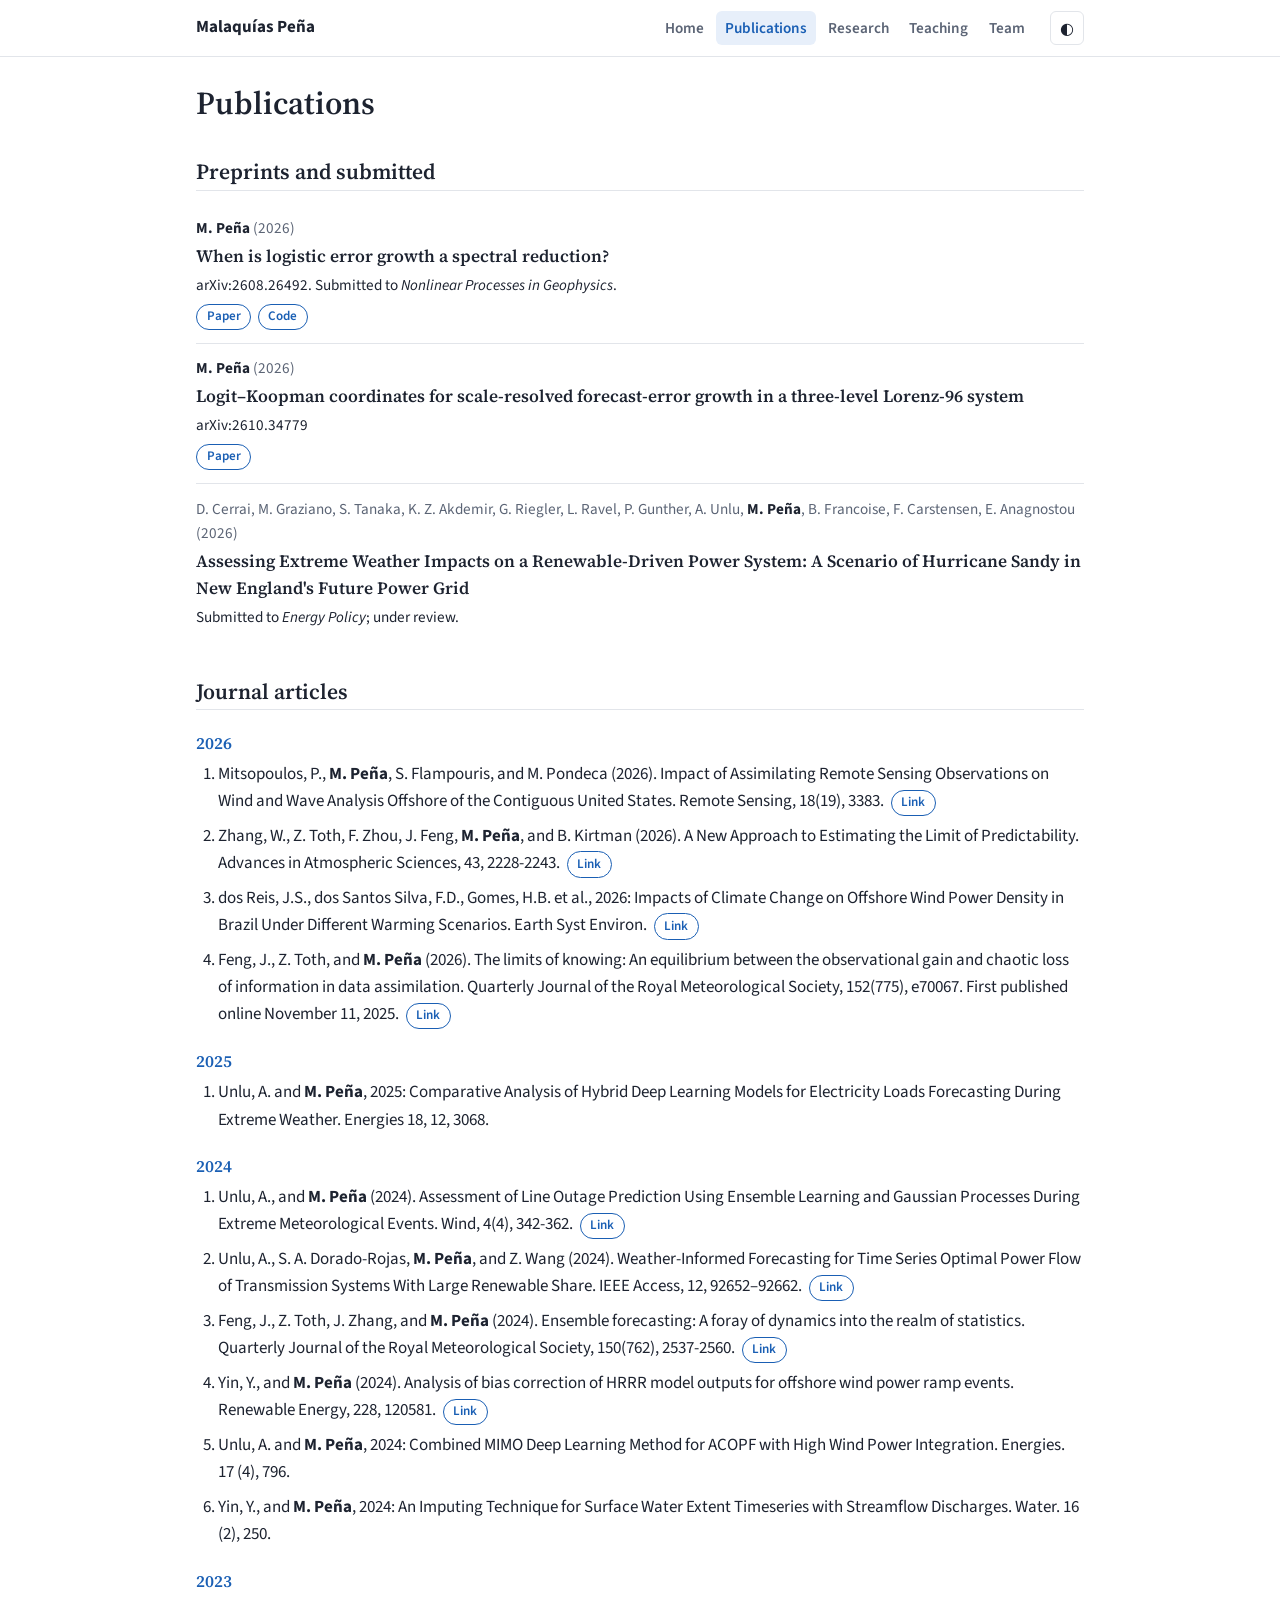
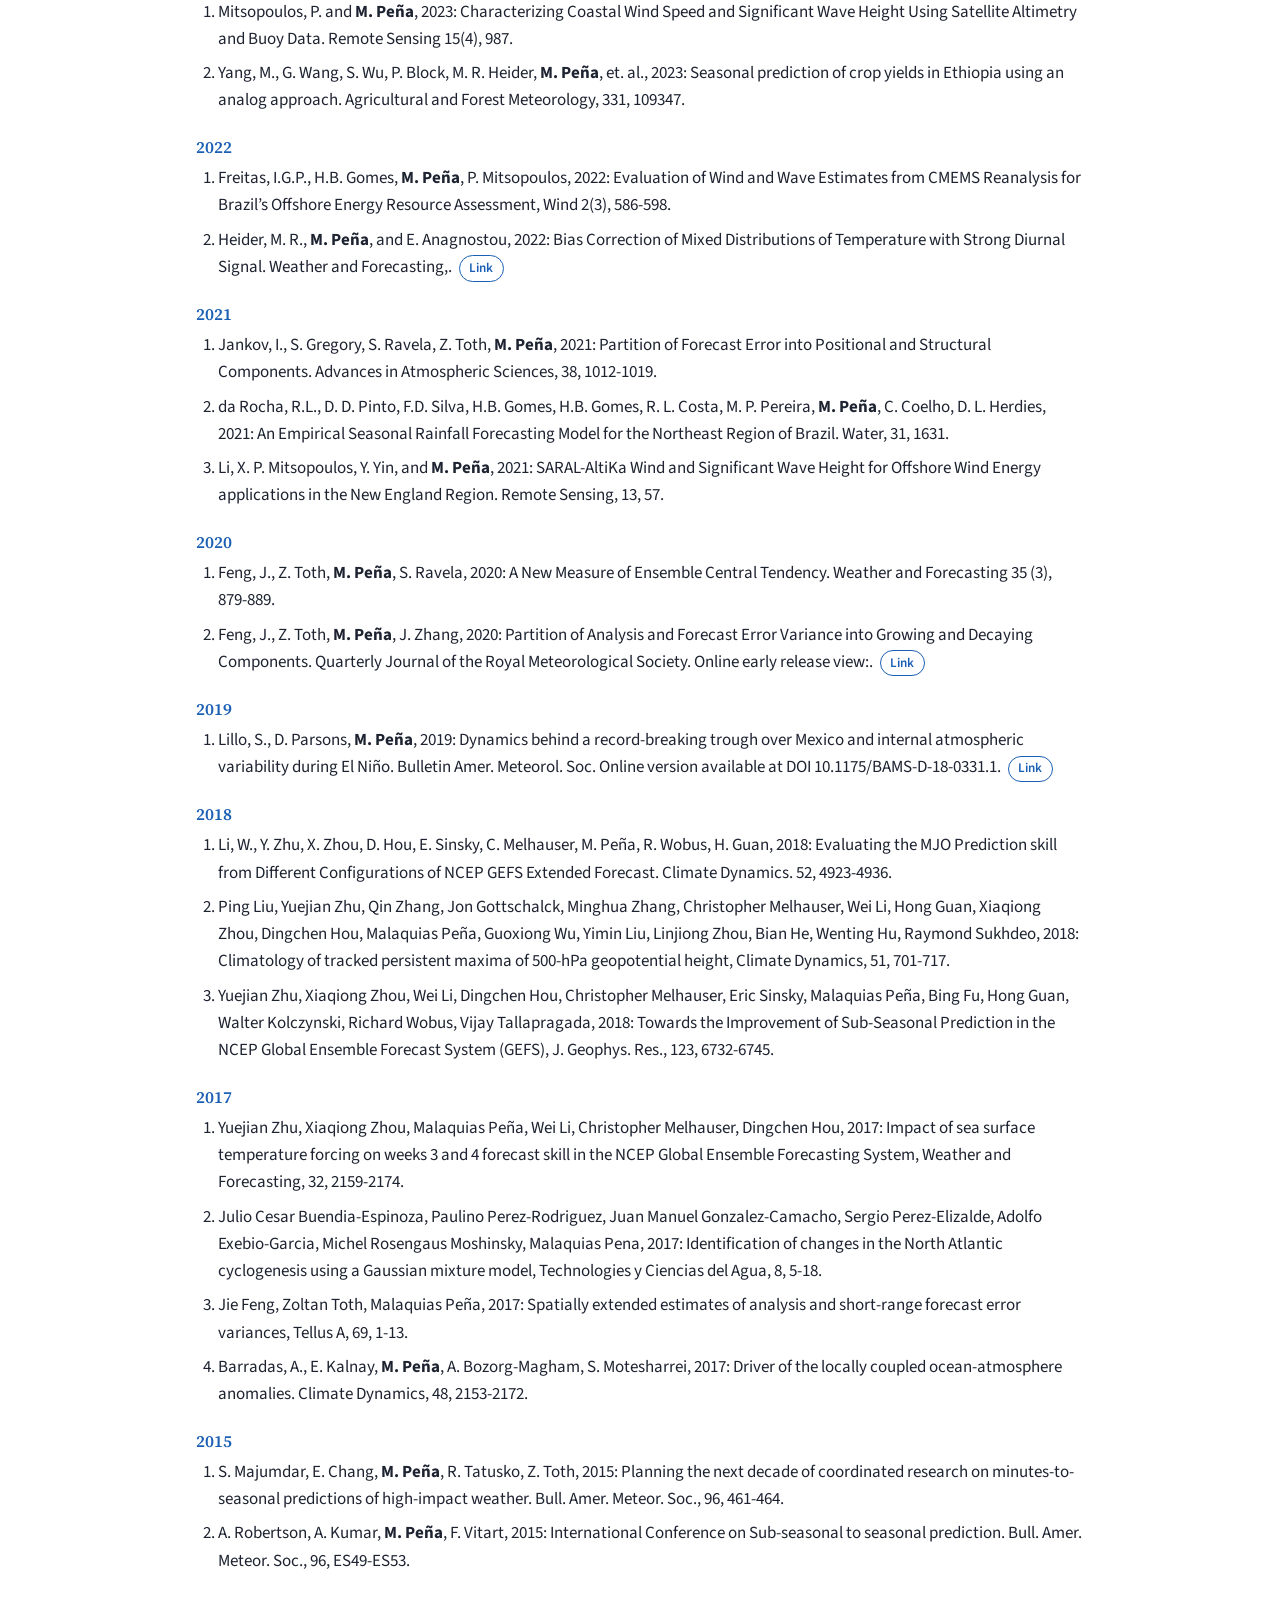
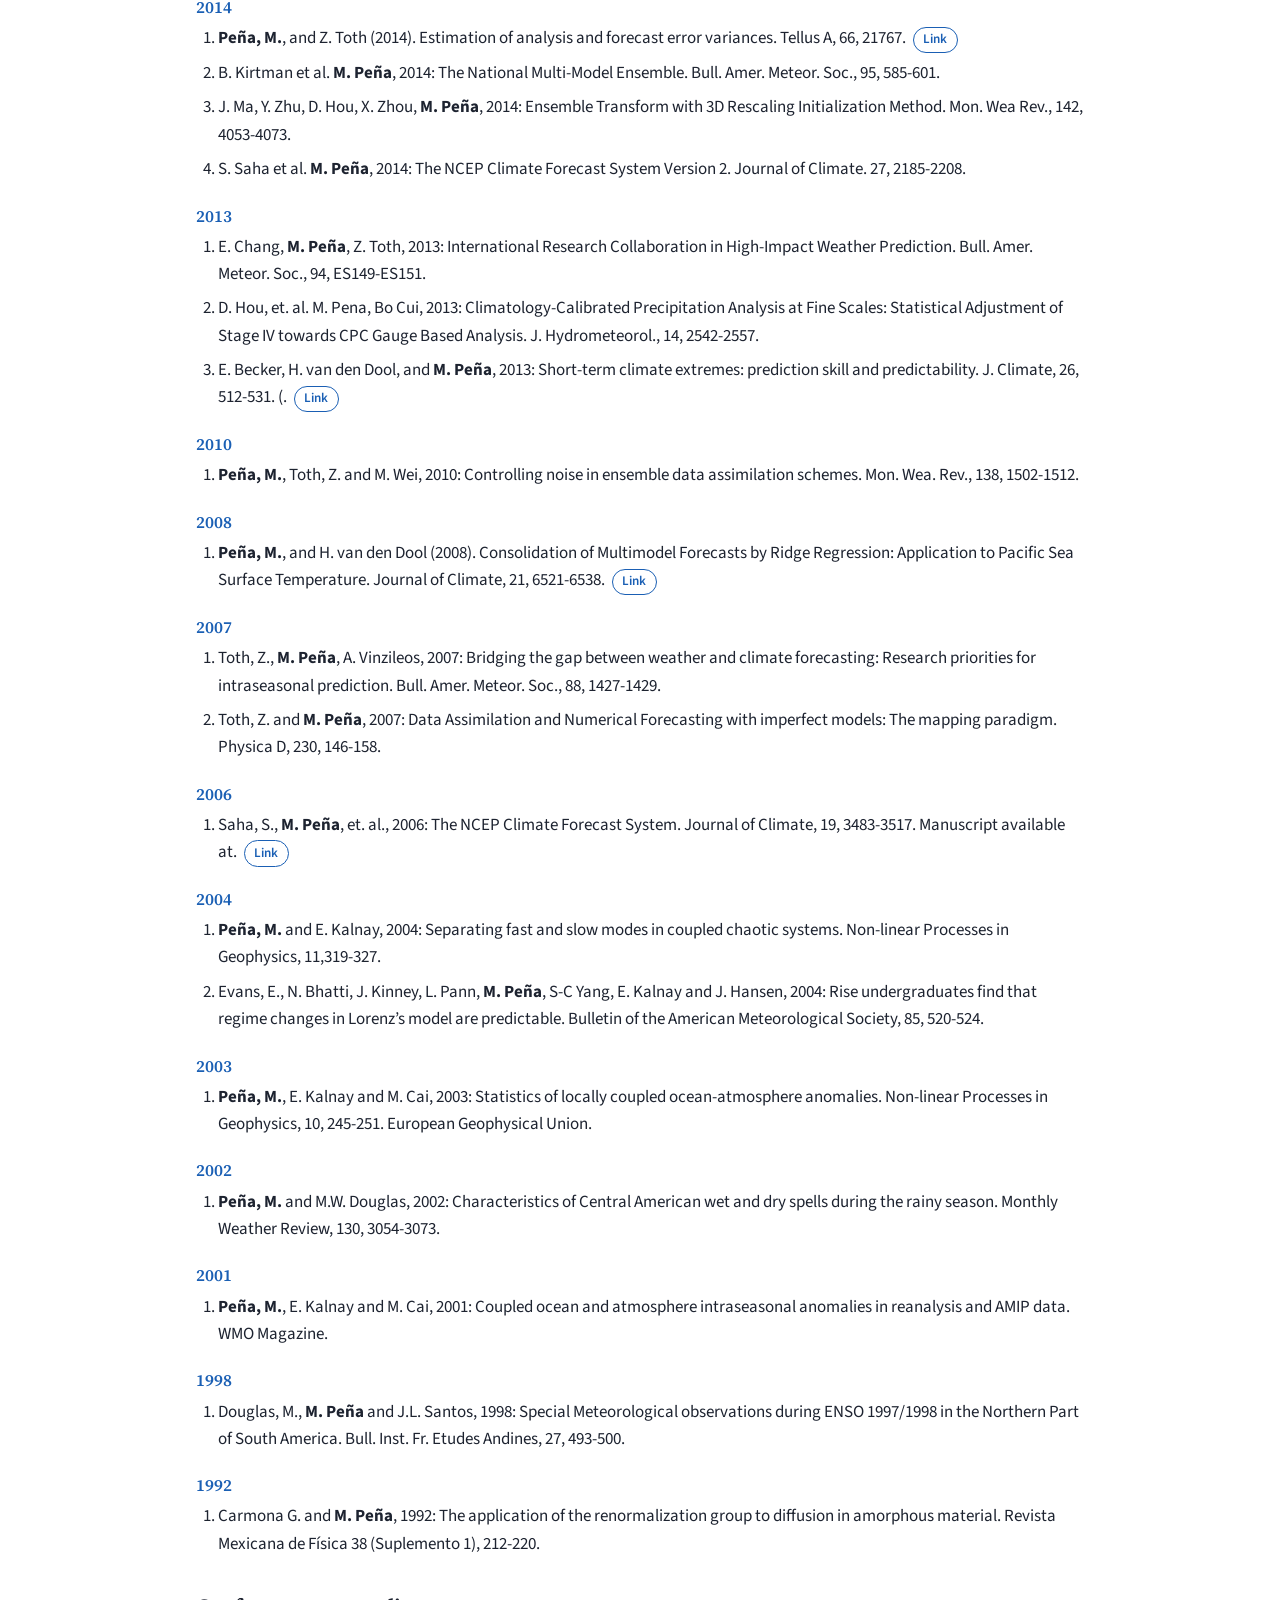
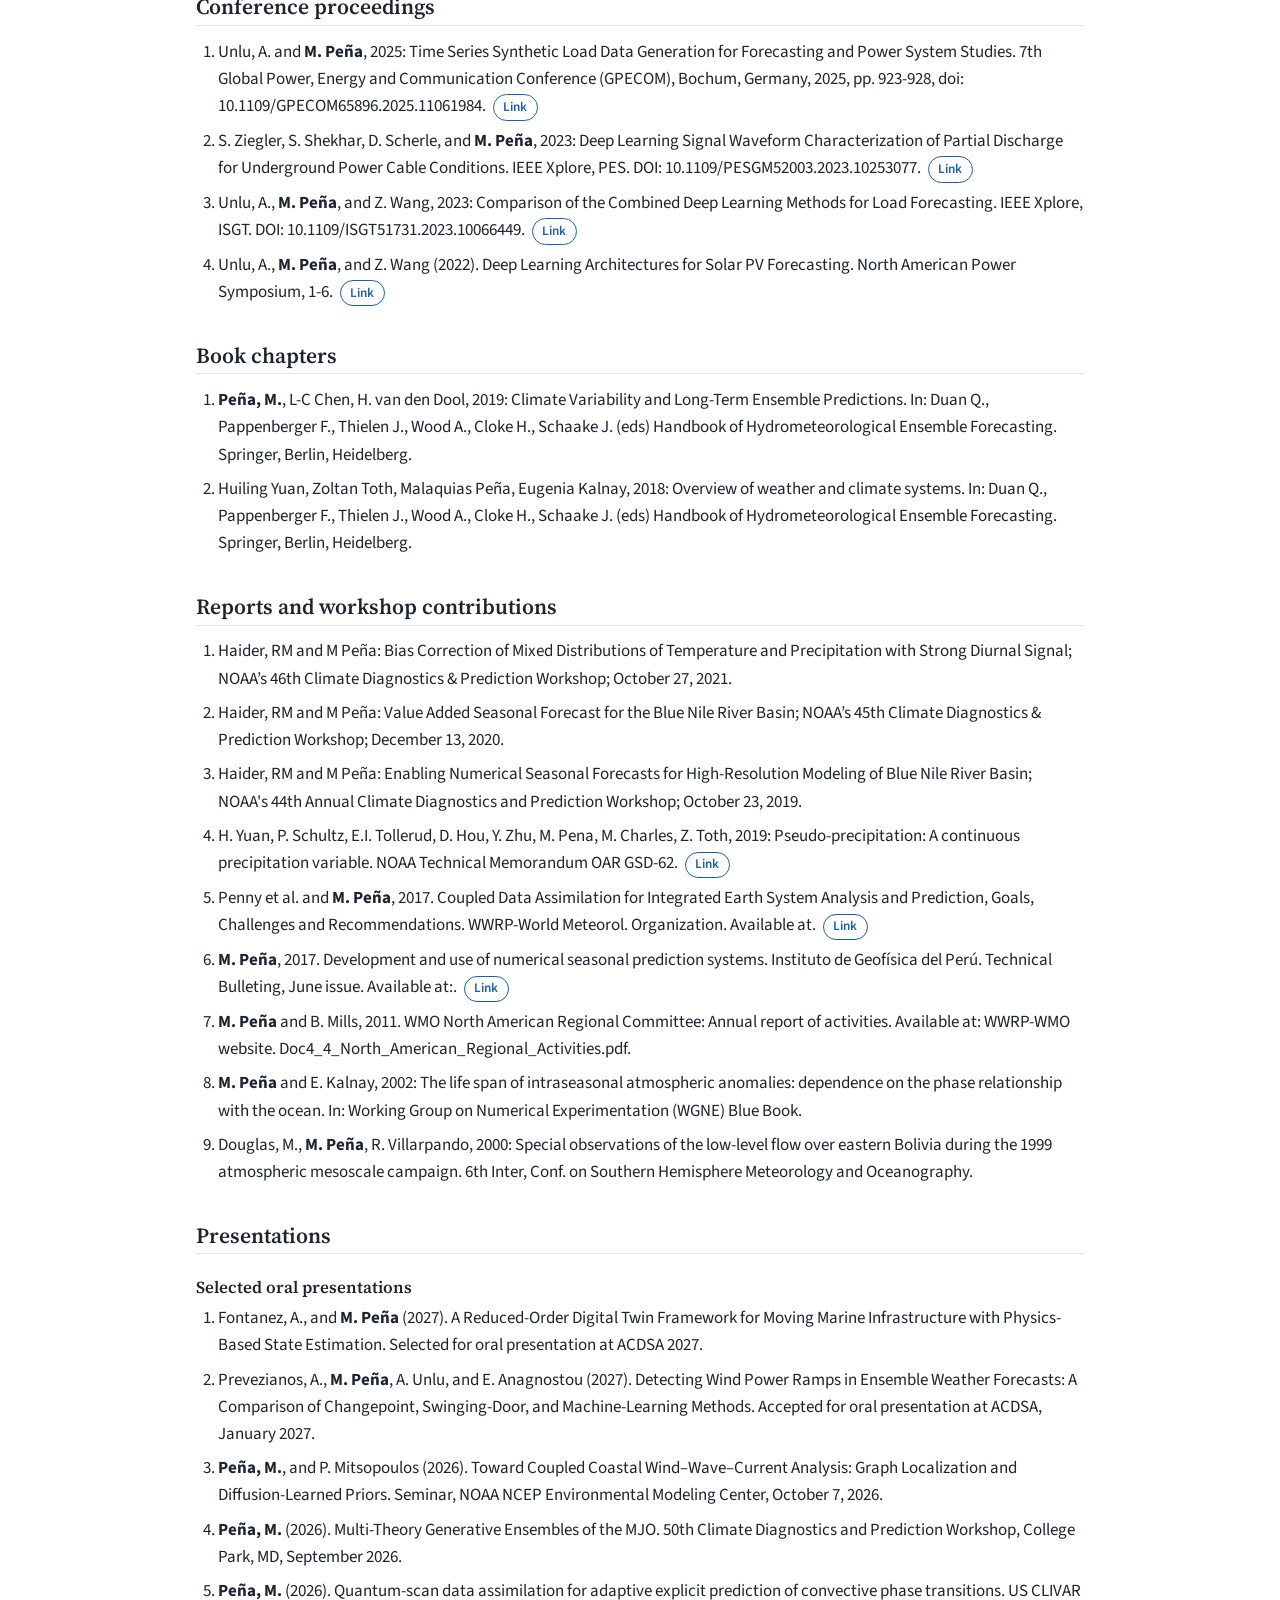
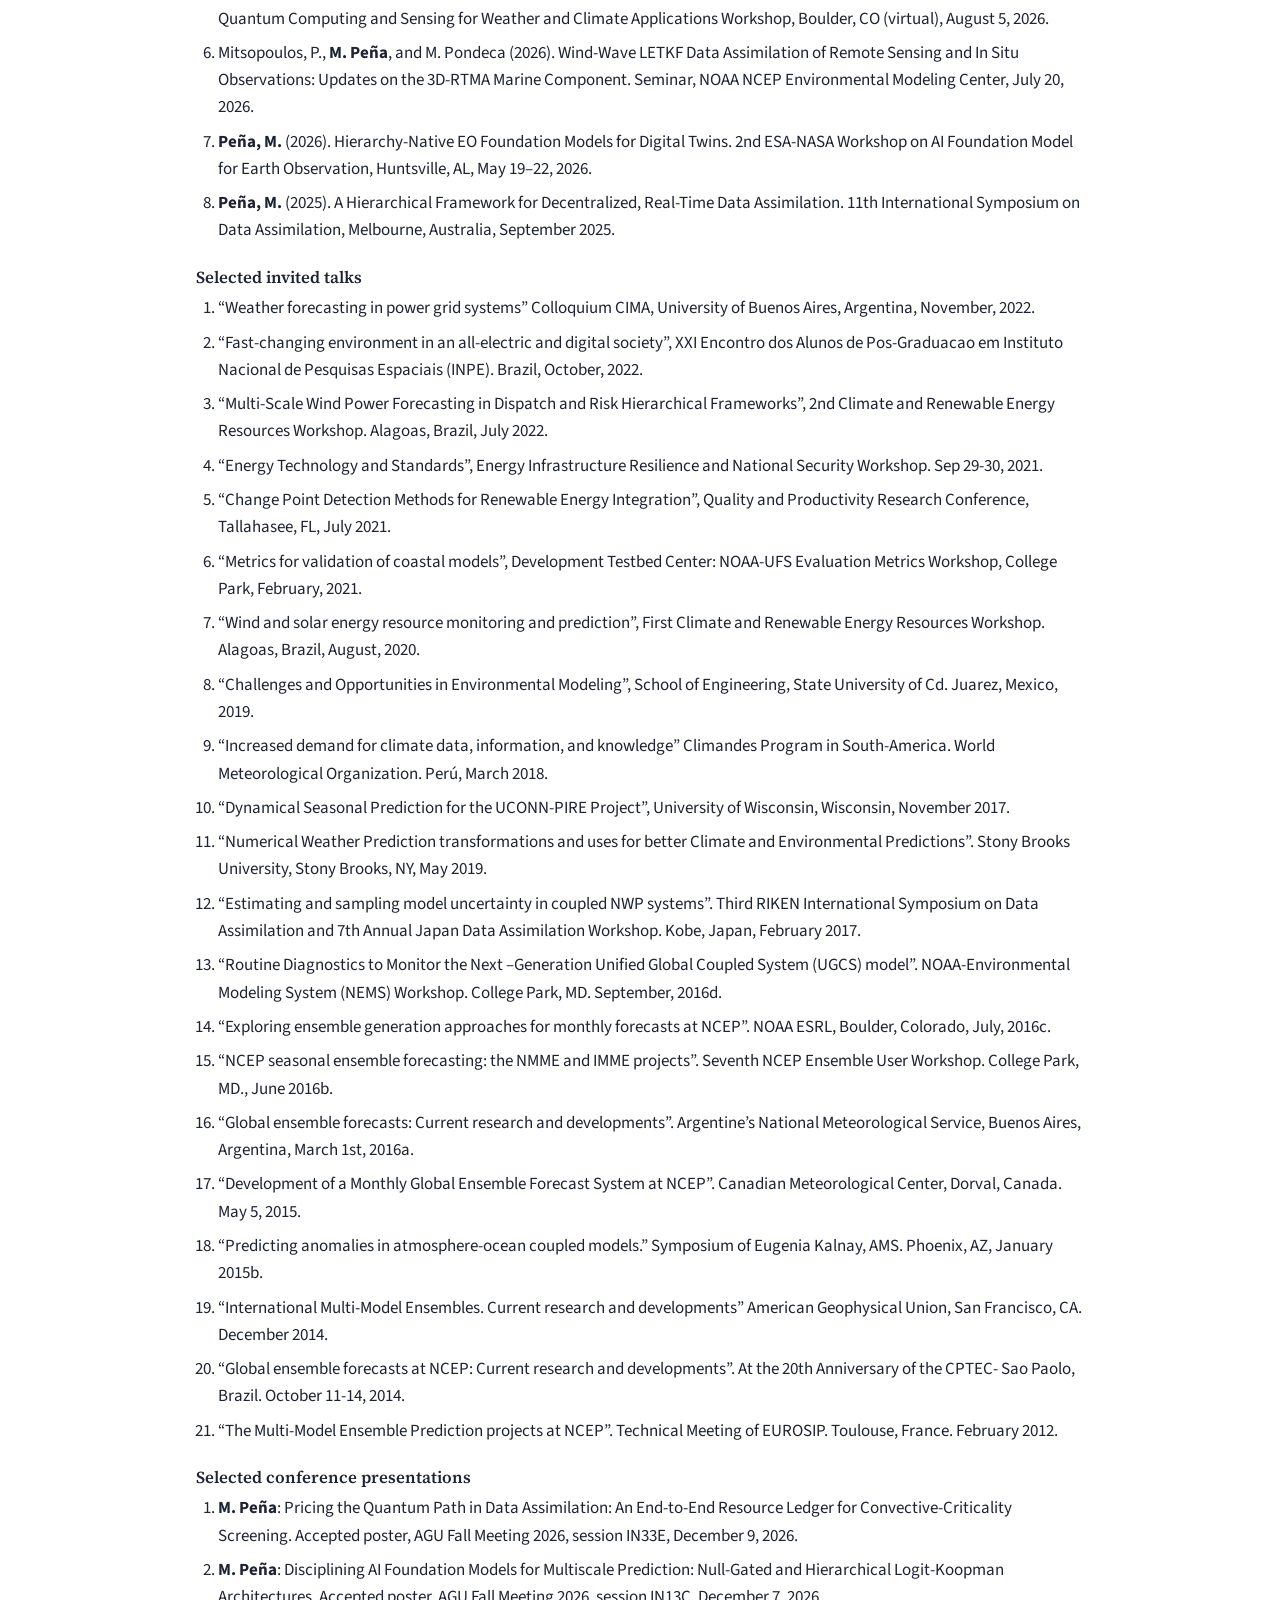
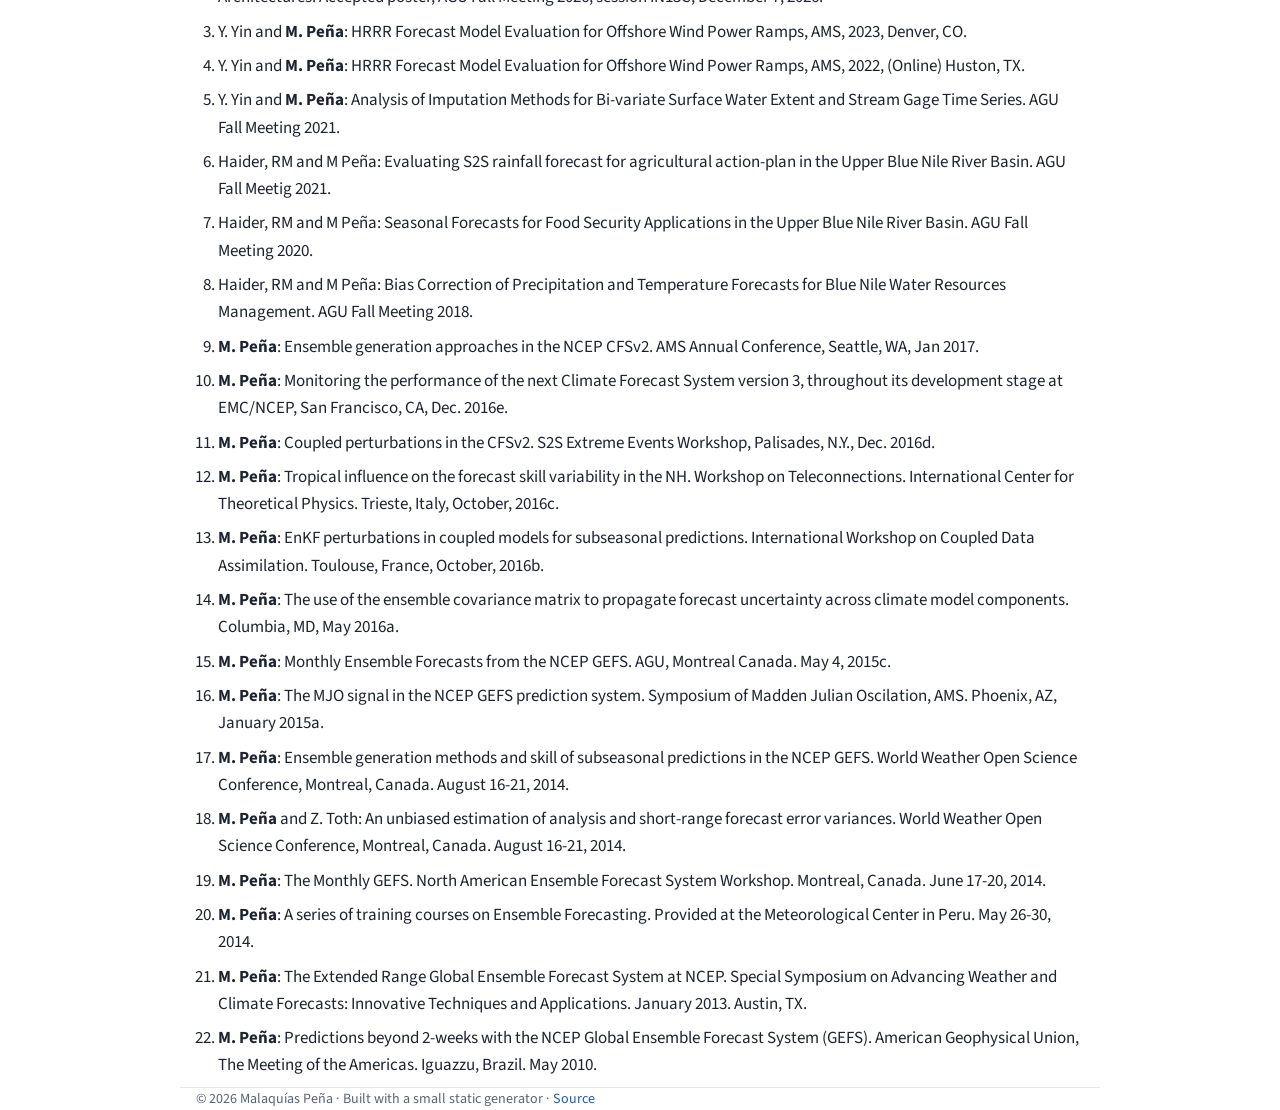
==== commit cfabe362: "Edit content" ====
--- a/publications.html
+++ b/publications.html
@@ -17,7 +17,7 @@
 <button class="theme" type="button" aria-label="Toggle light or dark theme" onclick="toggleTheme()">◐</button>
 </div></header>
 <main class="wrap">
-<h1>Publications</h1><section><h2>Preprints and submitted</h2><ul class="pubs"><li class="pub"><div class="authors"><b>M. Peña</b> (2026)</div><div class="ptitle">When is logistic error growth a spectral reduction?</div><div class="venue">arXiv:2608.26492. Submitted to <i>Nonlinear Processes in Geophysics</i>.</div><div class=links><a class="pill" href="https://arxiv.org/abs/2608.26492v3">Paper</a><a class="pill" href="https://github.com/mqpena/logistic-error-growth-limits">Code</a></div></li><li class="pub"><div class="authors"><b>M. Peña</b> (2026)</div><div class="ptitle">Logit–Koopman coordinates for scale-resolved forecast-error growth in a three-level Lorenz-96 system</div><div class="venue">arXiv:2610.34779. Submitted to <i>Chaos</i>.</div><div class=links><a class="pill" href="https://arxiv.org/abs/2610.34779v1">Paper</a></div></li><li class="pub"><div class="authors">D. Cerrai, M. Graziano, S. Tanaka, K. Z. Akdemir, G. Riegler, L. Ravel, P. Gunther, A. Unlu, <b>M. Peña</b>, B. Francoise, F. Carstensen, E. Anagnostou (2026)</div><div class="ptitle">Assessing Extreme Weather Impacts on a Renewable-Driven Power System: A Scenario of Hurricane Sandy in New England&#x27;s Future Power Grid</div><div class="venue">Submitted to <i>Energy Policy</i>; under review.</div></li></ul></section><section><h2>Journal articles</h2><h3 class="year">2026</h3><ol class="cites"><li>Mitsopoulos, P., <b>M. Peña</b>, S. Flampouris, and M. Pondeca (2026). Impact of Assimilating Remote Sensing Observations on Wind and Wave Analysis Offshore of the Contiguous United States. Remote Sensing, 18(19), 3383. <a class="pill" href="https://doi.org/10.3390/rs18193383">Link</a></li><li>Zhang, W., Z. Toth, F. Zhou, J. Feng, <b>M. Peña</b>, and B. Kirtman (2026). A New Approach to Estimating the Limit of Predictability. Advances in Atmospheric Sciences, 43, 2228-2243. <a class="pill" href="https://doi.org/10.1007/s00376-026-5621-8">Link</a></li><li>dos Reis, J.S., dos Santos Silva, F.D., Gomes, H.B. et al., 2026: Impacts of Climate Change on Offshore Wind Power Density in Brazil Under Different Warming Scenarios. Earth Syst Environ. <a class="pill" href="https://doi.org/10.1007/s41748-026-01289-y">Link</a></li><li>Feng, J., Z. Toth, and <b>M. Peña</b> (2026). The limits of knowing: An equilibrium between the observational gain and chaotic loss of information in data assimilation. Quarterly Journal of the Royal Meteorological Society, 152(775), e70067. First published online November 11, 2025. <a class="pill" href="https://doi.org/10.1002/qj.70067">Link</a></li></ol><h3 class="year">2025</h3><ol class="cites"><li>Unlu, A.  and <b>M. Peña</b>, 2025: Comparative Analysis of Hybrid Deep Learning Models for Electricity Loads Forecasting During Extreme Weather. Energies 18, 12, 3068.</li></ol><h3 class="year">2024</h3><ol class="cites"><li>Unlu, A., and <b>M. Peña</b> (2024). Assessment of Line Outage Prediction Using Ensemble Learning and Gaussian Processes During Extreme Meteorological Events. Wind, 4(4), 342-362. <a class="pill" href="https://doi.org/10.3390/wind4040017">Link</a></li><li>Unlu, A., S. A. Dorado-Rojas, <b>M. Peña</b>, and Z. Wang (2024). Weather-Informed Forecasting for Time Series Optimal Power Flow of Transmission Systems With Large Renewable Share. IEEE Access, 12, 92652–92662. <a class="pill" href="https://doi.org/10.1109/ACCESS.2024.3419841">Link</a></li><li>Feng, J., Z. Toth, J. Zhang, and <b>M. Peña</b> (2024). Ensemble forecasting: A foray of dynamics into the realm of statistics. Quarterly Journal of the Royal Meteorological Society, 150(762), 2537-2560. <a class="pill" href="https://doi.org/10.1002/qj.4745">Link</a></li><li>Yin, Y., and <b>M. Peña</b> (2024). Analysis of bias correction of HRRR model outputs for offshore wind power ramp events. Renewable Energy, 228, 120581. <a class="pill" href="https://doi.org/10.1016/j.renene.2024.120581">Link</a></li><li>Unlu, A. and <b>M. Peña</b>, 2024: Combined MIMO Deep Learning Method for ACOPF with High Wind Power Integration. Energies. 17 (4), 796.</li><li>Yin, Y., and <b>M. Peña</b>, 2024: An Imputing Technique for Surface Water Extent Timeseries with Streamflow Discharges. Water. 16 (2), 250.</li></ol><h3 class="year">2023</h3><ol class="cites"><li>Mitsopoulos, P. and <b>M. Peña</b>, 2023: Characterizing Coastal Wind Speed and Significant Wave Height Using Satellite Altimetry and Buoy Data. Remote Sensing 15(4), 987.</li><li>Yang, M., G. Wang, S. Wu, P. Block, M. R. Heider, <b>M. Peña</b>, et. al., 2023: Seasonal prediction of crop yields in Ethiopia using an analog approach. Agricultural and Forest Meteorology, 331, 109347.</li></ol><h3 class="year">2022</h3><ol class="cites"><li>Freitas, I.G.P., H.B. Gomes, <b>M. Peña</b>, P. Mitsopoulos, 2022: Evaluation of Wind and Wave Estimates from CMEMS Reanalysis for Brazil’s Offshore Energy Resource Assessment, Wind 2(3), 586-598.</li><li>Heider, M. R., <b>M. Peña</b>, and E. Anagnostou, 2022: Bias Correction of Mixed Distributions of Temperature with Strong Diurnal Signal. Weather and Forecasting,. <a class="pill" href="https://doi.org/10.1175/WAF-D-21-0108.1">Link</a></li></ol><h3 class="year">2021</h3><ol class="cites"><li>Jankov, I., S. Gregory, S. Ravela, Z. Toth, <b>M. Peña</b>, 2021: Partition of Forecast Error into Positional and Structural Components. Advances in Atmospheric Sciences, 38, 1012-1019.</li><li>da Rocha, R.L., D. D. Pinto, F.D. Silva, H.B. Gomes, H.B. Gomes, R. L. Costa, M. P. Pereira, <b>M. Peña</b>, C. Coelho, D. L. Herdies, 2021: An Empirical Seasonal Rainfall Forecasting Model for the Northeast Region of Brazil. Water, 31, 1631.</li><li>Li, X. P. Mitsopoulos, Y. Yin, and <b>M. Peña</b>, 2021: SARAL-AltiKa Wind and Significant Wave Height for Offshore Wind Energy applications in the New England Region. Remote Sensing, 13, 57.</li></ol><h3 class="year">2020</h3><ol class="cites"><li>Feng, J., Z. Toth, <b>M. Peña</b>, S. Ravela, 2020: A New Measure of Ensemble Central Tendency. Weather and Forecasting 35 (3), 879-889.</li><li>Feng, J., Z. Toth, <b>M. Peña</b>, J. Zhang, 2020: Partition of Analysis and Forecast Error Variance into Growing and Decaying Components. Quarterly Journal of the Royal Meteorological Society. Online early release view:. <a class="pill" href="https://doi.org/10.1002/qj.3738">Link</a></li></ol><h3 class="year">2019</h3><ol class="cites"><li>Lillo, S., D. Parsons, <b>M. Peña</b>, 2019: Dynamics behind a record-breaking trough over Mexico and internal atmospheric variability during El Niño. Bulletin Amer. Meteorol. Soc. Online version available at DOI 10.1175/BAMS-D-18-0331.1. <a class="pill" href="https://doi.org/10.1175/BAMS-D-18-0331.1">Link</a></li></ol><h3 class="year">2018</h3><ol class="cites"><li>Li, W., Y. Zhu, X. Zhou, D. Hou, E. Sinsky, C. Melhauser, M. Peña, R. Wobus, H. Guan, 2018: Evaluating the MJO Prediction skill from Different Configurations of NCEP GEFS Extended Forecast. Climate Dynamics. 52, 4923-4936.</li><li>Ping Liu, Yuejian Zhu, Qin Zhang, Jon Gottschalck, Minghua Zhang, Christopher Melhauser, Wei Li, Hong Guan, Xiaqiong Zhou, Dingchen Hou, Malaquias Peña, Guoxiong Wu, Yimin Liu, Linjiong Zhou, Bian He, Wenting Hu, Raymond Sukhdeo, 2018: Climatology of tracked persistent maxima of 500-hPa geopotential height, Climate Dynamics, 51, 701-717.</li><li>Yuejian Zhu, Xiaqiong Zhou, Wei Li, Dingchen Hou, Christopher Melhauser, Eric Sinsky, Malaquias Peña, Bing Fu, Hong Guan, Walter Kolczynski, Richard Wobus, Vijay Tallapragada, 2018: Towards the Improvement of Sub-Seasonal Prediction in the NCEP Global Ensemble Forecast System (GEFS), J. Geophys. Res., 123, 6732-6745.</li></ol><h3 class="year">2017</h3><ol class="cites"><li>Yuejian Zhu, Xiaqiong Zhou, Malaquias Peña, Wei Li, Christopher Melhauser, Dingchen Hou, 2017: Impact of sea surface temperature forcing on weeks 3 and 4 forecast skill in the NCEP Global Ensemble Forecasting System, Weather and Forecasting, 32, 2159-2174.</li><li>Julio Cesar Buendia-Espinoza, Paulino Perez-Rodriguez, Juan Manuel Gonzalez-Camacho, Sergio Perez-Elizalde, Adolfo Exebio-Garcia, Michel Rosengaus Moshinsky, Malaquias Pena, 2017: Identification of changes in the North Atlantic cyclogenesis using a Gaussian mixture model, Technologies y Ciencias del Agua, 8, 5-18.</li><li>Jie Feng, Zoltan Toth, Malaquias Peña, 2017: Spatially extended estimates of analysis and short-range forecast error variances, Tellus A, 69, 1-13.</li><li>Barradas, A., E. Kalnay, <b>M. Peña</b>, A. Bozorg-Magham, S. Motesharrei, 2017: Driver of the locally coupled ocean-atmosphere anomalies. Climate Dynamics, 48, 2153-2172.</li></ol><h3 class="year">2015</h3><ol class="cites"><li>S. Majumdar, E. Chang, <b>M. Peña</b>, R. Tatusko, Z. Toth, 2015: Planning the next decade of coordinated research on minutes-to-seasonal predictions of high-impact weather. Bull. Amer. Meteor. Soc., 96, 461-464.</li><li>A. Robertson, A. Kumar, <b>M. Peña</b>, F. Vitart, 2015: International Conference on Sub-seasonal to seasonal prediction. Bull. Amer. Meteor. Soc., 96, ES49-ES53.</li></ol><h3 class="year">2014</h3><ol class="cites"><li><b>Peña, M.</b>, and Z. Toth (2014). Estimation of analysis and forecast error variances. Tellus A, 66, 21767. <a class="pill" href="https://doi.org/10.3402/tellusa.v66.21767">Link</a></li><li>B. Kirtman et al. <b>M. Peña</b>, 2014: The National Multi-Model Ensemble. Bull. Amer. Meteor. Soc., 95, 585-601.</li><li>J. Ma, Y. Zhu, D. Hou, X. Zhou, <b>M. Peña</b>, 2014: Ensemble Transform with 3D Rescaling Initialization Method. Mon. Wea Rev., 142, 4053-4073.</li><li>S. Saha et al. <b>M. Peña</b>, 2014: The NCEP Climate Forecast System Version 2. Journal of Climate. 27, 2185-2208.</li></ol><h3 class="year">2013</h3><ol class="cites"><li>E. Chang, <b>M. Peña</b>, Z. Toth, 2013: International Research Collaboration in High-Impact Weather Prediction. Bull. Amer. Meteor. Soc., 94, ES149-ES151.</li><li>D. Hou, et. al. M. Pena, Bo Cui, 2013: Climatology-Calibrated Precipitation Analysis at Fine Scales: Statistical Adjustment of Stage IV towards CPC Gauge Based Analysis. J. Hydrometeorol., 14, 2542-2557.</li><li>E. Becker, H. van den Dool, and <b>M. Peña</b>, 2013: Short-term climate extremes: prediction skill and predictability. J. Climate, 26, 512-531. (. <a class="pill" href="http://dx.doi.org/10.1175/JCLI-D-12-00177.1)">Link</a></li></ol><h3 class="year">2010</h3><ol class="cites"><li><b>Peña, M.</b>, Toth, Z. and M. Wei, 2010: Controlling noise in ensemble data assimilation schemes. Mon. Wea. Rev., 138, 1502-1512.</li></ol><h3 class="year">2008</h3><ol class="cites"><li><b>Peña, M.</b>, and H. van den Dool (2008). Consolidation of Multimodel Forecasts by Ridge Regression: Application to Pacific Sea Surface Temperature. Journal of Climate, 21, 6521-6538. <a class="pill" href="https://doi.org/10.1175/2008JCLI2226.1">Link</a></li></ol><h3 class="year">2007</h3><ol class="cites"><li>Toth, Z., <b>M. Peña</b>, A. Vinzileos, 2007: Bridging the gap between weather and climate forecasting: Research priorities for intraseasonal prediction. Bull. Amer. Meteor. Soc., 88, 1427-1429.</li><li>Toth, Z. and <b>M. Peña</b>, 2007: Data Assimilation and Numerical Forecasting with imperfect models: The mapping paradigm. Physica D, 230, 146-158.</li></ol><h3 class="year">2006</h3><ol class="cites"><li>Saha, S., <b>M. Peña</b>, et. al., 2006: The NCEP Climate Forecast System. Journal of Climate, 19, 3483-3517. Manuscript available at. <a class="pill" href="http://cfs.ncep.noaa.gov">Link</a></li></ol><h3 class="year">2004</h3><ol class="cites"><li><b>Peña, M.</b> and E. Kalnay, 2004: Separating fast and slow modes in coupled chaotic systems. Non-linear Processes in Geophysics, 11,319-327.</li><li>Evans, E., N. Bhatti, J. Kinney, L. Pann, <b>M. Peña</b>, S-C Yang, E. Kalnay and J. Hansen, 2004: Rise undergraduates find that regime changes in Lorenz’s model are predictable. Bulletin of the American Meteorological Society, 85, 520-524.</li></ol><h3 class="year">2003</h3><ol class="cites"><li><b>Peña, M.</b>, E. Kalnay and M. Cai, 2003: Statistics of locally coupled ocean-atmosphere anomalies. Non-linear Processes in Geophysics, 10, 245-251. European Geophysical Union.</li></ol><h3 class="year">2002</h3><ol class="cites"><li><b>Peña, M.</b> and M.W. Douglas, 2002: Characteristics of Central American wet and dry spells during the rainy season. Monthly Weather Review, 130, 3054-3073.</li></ol><h3 class="year">2001</h3><ol class="cites"><li><b>Peña, M.</b>, E. Kalnay and M. Cai, 2001: Coupled ocean and atmosphere intraseasonal anomalies in reanalysis and AMIP data. WMO Magazine.</li></ol><h3 class="year">1998</h3><ol class="cites"><li>Douglas, M., <b>M. Peña</b> and J.L. Santos, 1998: Special Meteorological observations during ENSO 1997/1998 in the Northern Part of South America. Bull. Inst. Fr. Etudes Andines, 27, 493-500.</li></ol><h3 class="year">1992</h3><ol class="cites"><li>Carmona G. and <b>M. Peña</b>, 1992: The application of the renormalization group to diffusion in amorphous material. Revista Mexicana de Física 38 (Suplemento 1), 212-220.</li></ol></section><section><h2>Conference proceedings</h2><ol class="cites"><li>Unlu, A.  and <b>M. Peña</b>, 2025: Time Series Synthetic Load Data Generation for Forecasting and Power System Studies. 7th Global Power, Energy and Communication Conference (GPECOM), Bochum, Germany, 2025, pp. 923-928, doi: 10.1109/GPECOM65896.2025.11061984. <a class="pill" href="https://doi.org/10.1109/GPECOM65896.2025.11061984">Link</a></li><li>S. Ziegler, S. Shekhar, D. Scherle, and <b>M. Peña</b>, 2023: Deep Learning Signal Waveform Characterization of Partial Discharge for Underground Power Cable Conditions. IEEE Xplore, PES. DOI: 10.1109/PESGM52003.2023.10253077. <a class="pill" href="https://doi.org/10.1109/PESGM52003.2023.10253077">Link</a></li><li>Unlu, A., <b>M. Peña</b>, and Z. Wang, 2023: Comparison of the Combined Deep Learning Methods for Load Forecasting. IEEE Xplore, ISGT. DOI: 10.1109/ISGT51731.2023.10066449. <a class="pill" href="https://doi.org/10.1109/ISGT51731.2023.10066449">Link</a></li><li>Unlu, A., <b>M. Peña</b>, and Z. Wang (2022). Deep Learning Architectures for Solar PV Forecasting. North American Power Symposium, 1-6. <a class="pill" href="https://doi.org/10.1109/NAPS56150.2022.10012176">Link</a></li></ol></section><section><h2>Book chapters</h2><ol class="cites"><li><b>Peña, M.</b>, L-C Chen, H. van den Dool, 2019: Climate Variability and Long-Term Ensemble Predictions. In: Duan Q., Pappenberger F., Thielen J., Wood A., Cloke H., Schaake J. (eds) Handbook of Hydrometeorological Ensemble Forecasting. Springer, Berlin, Heidelberg.</li><li>Huiling Yuan, Zoltan Toth, Malaquias Peña, Eugenia Kalnay, 2018: Overview of weather and climate systems. In: Duan Q., Pappenberger F., Thielen J., Wood A., Cloke H., Schaake J. (eds) Handbook of Hydrometeorological Ensemble Forecasting. Springer, Berlin, Heidelberg.</li></ol></section><section><h2>Reports and workshop contributions</h2><ol class="cites"><li>Haider, RM and M Peña: Bias Correction of Mixed Distributions of Temperature and Precipitation with Strong Diurnal Signal; NOAA’s 46th Climate Diagnostics &amp; Prediction Workshop; October 27, 2021.</li><li>Haider, RM and M Peña: Value Added Seasonal Forecast for the Blue Nile River Basin; NOAA’s 45th Climate Diagnostics &amp; Prediction Workshop; December 13, 2020.</li><li>Haider, RM and M Peña: Enabling Numerical Seasonal Forecasts for High-Resolution Modeling of Blue Nile River Basin; NOAA&#x27;s 44th Annual Climate Diagnostics and Prediction Workshop; October 23, 2019.</li><li>H. Yuan, P. Schultz, E.I. Tollerud, D. Hou, Y. Zhu, M. Pena, M. Charles, Z. Toth, 2019: Pseudo-precipitation: A continuous precipitation variable. NOAA Technical Memorandum OAR GSD-62. <a class="pill" href="https://doi.org/10.25923/3h37-gp49">Link</a></li><li>Penny et al. and <b>M. Peña</b>, 2017. Coupled Data Assimilation for Integrated Earth System Analysis and Prediction, Goals, Challenges and Recommendations. WWRP-World Meteorol. Organization. Available at. <a class="pill" href="https://www.wmo.int/pages/prog/arep/wwrp/new/documents/Final_WWRP_2017_3_27_July.pdf">Link</a></li><li><b>M. Peña</b>, 2017. Development and use of numerical seasonal prediction systems. Instituto de Geofísica del Perú. Technical Bulleting, June issue. Available at:. <a class="pill" href="http://www.met.igp.gob.pe/publicaciones/Divulgacion_PPR_El_Nino_IGP_201706.pdf">Link</a></li><li><b>M. Peña</b> and B. Mills, 2011. WMO North American Regional Committee: Annual report of activities. Available at: WWRP-WMO website. Doc4_4_North_American_Regional_Activities.pdf.</li><li><b>M. Peña</b> and E. Kalnay, 2002: The life span of intraseasonal atmospheric anomalies: dependence on the phase relationship with the ocean. In: Working Group on Numerical Experimentation (WGNE) Blue Book.</li><li>Douglas, M., <b>M. Peña</b>, R. Villarpando, 2000: Special observations of the low-level flow over eastern Bolivia during the 1999 atmospheric mesoscale campaign. 6th Inter, Conf. on Southern Hemisphere Meteorology and Oceanography.</li></ol></section><section><h2>Presentations</h2><h3>Selected oral presentations</h3><ol class="cites"><li>Fontanez, A., and <b>M. Peña</b> (2027). A Reduced-Order Digital Twin Framework for Moving Marine Infrastructure with Physics-Based State Estimation. Selected for oral presentation at ACDSA 2027.</li><li>Prevezianos, A., <b>M. Peña</b>, A. Unlu, and E. Anagnostou (2027). Detecting Wind Power Ramps in Ensemble Weather Forecasts: A Comparison of Changepoint, Swinging-Door, and Machine-Learning Methods. Accepted for oral presentation at ACDSA, January 2027.</li><li><b>Peña, M.</b>, and P. Mitsopoulos (2026). Toward Coupled Coastal Wind–Wave–Current Analysis: Graph Localization and Diffusion-Learned Priors. Seminar, NOAA NCEP Environmental Modeling Center, October 7, 2026.</li><li><b>Peña, M.</b> (2026). Multi-Theory Generative Ensembles of the MJO. 50th Climate Diagnostics and Prediction Workshop, College Park, MD, September 2026.</li><li><b>Peña, M.</b> (2026). Quantum-scan data assimilation for adaptive explicit prediction of convective phase transitions. US CLIVAR Quantum Computing and Sensing for Weather and Climate Applications Workshop, Boulder, CO (virtual), August 5, 2026.</li><li>Mitsopoulos, P., <b>M. Peña</b>, and M. Pondeca (2026). Wind-Wave LETKF Data Assimilation of Remote Sensing and In Situ Observations: Updates on the 3D-RTMA Marine Component. Seminar, NOAA NCEP Environmental Modeling Center, July 20, 2026.</li><li><b>Peña, M.</b> (2026). Hierarchy-Native EO Foundation Models for Digital Twins. 2nd ESA-NASA Workshop on AI Foundation Model for Earth Observation, Huntsville, AL, May 19–22, 2026.</li><li><b>Peña, M.</b> (2025). A Hierarchical Framework for Decentralized, Real-Time Data Assimilation. 11th International Symposium on Data Assimilation, Melbourne, Australia, September 2025.</li></ol><h3>Selected invited talks</h3><ol class="cites"><li>“Weather forecasting in power grid systems” Colloquium CIMA, University of Buenos Aires, Argentina, November, 2022.</li><li>“Fast-changing environment in an all-electric and digital society”, XXI Encontro dos Alunos de Pos-Graduacao em Instituto Nacional de Pesquisas Espaciais (INPE). Brazil, October, 2022.</li><li>“Multi-Scale Wind Power Forecasting in Dispatch and Risk Hierarchical Frameworks”, 2nd Climate and Renewable Energy Resources Workshop. Alagoas, Brazil, July 2022.</li><li>“Energy Technology and Standards”, Energy Infrastructure Resilience and National Security Workshop. Sep 29-30, 2021.</li><li>“Change Point Detection Methods for Renewable Energy Integration”, Quality and Productivity Research Conference, Tallahasee, FL, July 2021.</li><li>“Metrics for validation of coastal models”, Development Testbed Center: NOAA-UFS Evaluation Metrics Workshop, College Park, February, 2021.</li><li>“Wind and solar energy resource monitoring and prediction”, First Climate and Renewable Energy Resources Workshop. Alagoas, Brazil, August, 2020.</li><li>“Challenges and Opportunities in Environmental Modeling”, School of Engineering, State University of Cd. Juarez, Mexico, 2019.</li><li>“Increased demand for climate data, information, and knowledge” Climandes Program in South-America. World Meteorological Organization. Perú, March 2018.</li><li>“Dynamical Seasonal Prediction for the UCONN-PIRE Project”, University of Wisconsin, Wisconsin, November 2017.</li><li>“Numerical Weather Prediction transformations and uses for better Climate and Environmental Predictions”. Stony Brooks University, Stony Brooks, NY, May 2019.</li><li>“Estimating and sampling model uncertainty in coupled NWP systems”.  Third RIKEN International Symposium on Data Assimilation and 7th Annual Japan Data Assimilation Workshop. Kobe, Japan, February 2017.</li><li>“Routine Diagnostics to Monitor the Next –Generation Unified Global Coupled System (UGCS) model”. NOAA-Environmental Modeling System (NEMS) Workshop. College Park, MD. September, 2016d.</li><li>“Exploring ensemble generation approaches for monthly forecasts at NCEP”. NOAA ESRL, Boulder, Colorado, July, 2016c.</li><li>“NCEP seasonal ensemble forecasting: the NMME and IMME projects”. Seventh NCEP Ensemble User Workshop. College Park, MD., June 2016b.</li><li>“Global ensemble forecasts: Current research and developments”. Argentine’s National Meteorological Service, Buenos Aires, Argentina, March 1st, 2016a.</li><li>“Development of a Monthly Global Ensemble Forecast System at NCEP”. Canadian Meteorological Center, Dorval, Canada. May 5, 2015.</li><li>“Predicting anomalies in atmosphere-ocean coupled models.” Symposium of Eugenia Kalnay, AMS. Phoenix, AZ, January 2015b.</li><li>“International Multi-Model Ensembles. Current research and developments” American Geophysical Union, San Francisco, CA. December 2014.</li><li>“Global ensemble forecasts at NCEP: Current research and developments”. At the 20th Anniversary of the CPTEC- Sao Paolo, Brazil. October 11-14, 2014.</li><li>“The Multi-Model Ensemble Prediction projects at NCEP”. Technical Meeting of EUROSIP. Toulouse, France. February 2012.</li></ol><h3>Selected conference presentations</h3><ol class="cites"><li><b>M. Peña</b>: Pricing the Quantum Path in Data Assimilation: An End-to-End Resource Ledger for Convective-Criticality Screening. Accepted poster, AGU Fall Meeting 2026, session IN33E, December 9, 2026.</li><li><b>M. Peña</b>: Disciplining AI Foundation Models for Multiscale Prediction: Null-Gated and Hierarchical Logit-Koopman Architectures. Accepted poster, AGU Fall Meeting 2026, session IN13C, December 7, 2026.</li><li>Y. Yin and <b>M. Peña</b>: HRRR Forecast Model Evaluation for Offshore Wind Power Ramps, AMS, 2023, Denver, CO.</li><li>Y. Yin and <b>M. Peña</b>: HRRR Forecast Model Evaluation for Offshore Wind Power Ramps, AMS, 2022, (Online) Huston, TX.</li><li>Y. Yin and <b>M. Peña</b>: Analysis of Imputation Methods for Bi-variate Surface Water Extent and Stream Gage Time Series. AGU Fall Meeting 2021.</li><li>Haider, RM and M Peña: Evaluating S2S rainfall forecast for agricultural action-plan in the Upper Blue Nile River Basin. AGU Fall Meetig 2021.</li><li>Haider, RM and M Peña: Seasonal Forecasts for Food Security Applications in the Upper Blue Nile River Basin. AGU Fall Meeting 2020.</li><li>Haider, RM and M Peña: Bias Correction of Precipitation and Temperature Forecasts for Blue Nile Water Resources Management. AGU Fall Meeting 2018.</li><li><b>M. Peña</b>: Ensemble generation approaches in the NCEP CFSv2. AMS Annual Conference, Seattle, WA, Jan 2017.</li><li><b>M. Peña</b>: Monitoring the performance of the next Climate Forecast System version 3, throughout its development stage at EMC/NCEP, San Francisco, CA, Dec. 2016e.</li><li><b>M. Peña</b>: Coupled perturbations in the CFSv2. S2S Extreme Events Workshop, Palisades, N.Y., Dec. 2016d.</li><li><b>M. Peña</b>: Tropical influence on the forecast skill variability in the NH. Workshop on Teleconnections. International Center for Theoretical Physics. Trieste, Italy, October, 2016c.</li><li><b>M. Peña</b>: EnKF perturbations in coupled models for subseasonal predictions. International Workshop on Coupled Data Assimilation. Toulouse, France, October, 2016b.</li><li><b>M. Peña</b>: The use of the ensemble covariance matrix to propagate forecast uncertainty across climate model components. Columbia, MD, May 2016a.</li><li><b>M. Peña</b>: Monthly Ensemble Forecasts from the NCEP GEFS. AGU, Montreal Canada. May 4, 2015c.</li><li><b>M. Peña</b>: The MJO signal in the NCEP GEFS prediction system. Symposium of Madden Julian Oscilation, AMS. Phoenix, AZ, January 2015a.</li><li><b>M. Peña</b>: Ensemble generation methods and skill of subseasonal predictions in the NCEP GEFS. World Weather Open Science Conference, Montreal, Canada. August 16-21, 2014.</li><li><b>M. Peña</b> and Z. Toth: An unbiased estimation of analysis and short-range forecast error variances.  World Weather Open Science Conference, Montreal, Canada. August 16-21, 2014.</li><li><b>M. Peña</b>: The Monthly GEFS. North American Ensemble Forecast System Workshop. Montreal, Canada. June 17-20, 2014.</li><li><b>M. Peña</b>: A series of training courses on Ensemble Forecasting. Provided at the Meteorological Center in Peru. May 26-30, 2014.</li><li><b>M. Peña</b>: The Extended Range Global Ensemble Forecast System at NCEP. Special Symposium on Advancing Weather and Climate Forecasts: Innovative Techniques and Applications. January 2013. Austin, TX.</li><li><b>M. Peña</b>: Predictions beyond 2-weeks with the NCEP Global Ensemble Forecast System (GEFS). American Geophysical Union, The Meeting of the Americas. Iguazzu, Brazil. May 2010.</li></ol></section>
+<h1>Publications</h1><section><h2>Preprints and submitted</h2><ul class="pubs"><li class="pub"><div class="authors"><b>M. Peña</b> (2026)</div><div class="ptitle">When is logistic error growth a spectral reduction?</div><div class="venue">arXiv:2608.26492. Submitted to <i>Nonlinear Processes in Geophysics</i>.</div><div class=links><a class="pill" href="https://arxiv.org/abs/2608.26492v3">Paper</a><a class="pill" href="https://github.com/mqpena/logistic-error-growth-limits">Code</a></div></li><li class="pub"><div class="authors"><b>M. Peña</b> (2026)</div><div class="ptitle">Logit–Koopman coordinates for scale-resolved forecast-error growth in a three-level Lorenz-96 system</div><div class="venue">arXiv:2610.34779</div><div class=links><a class="pill" href="https://arxiv.org/abs/2610.34779v1">Paper</a></div></li><li class="pub"><div class="authors">D. Cerrai, M. Graziano, S. Tanaka, K. Z. Akdemir, G. Riegler, L. Ravel, P. Gunther, A. Unlu, <b>M. Peña</b>, B. Francoise, F. Carstensen, E. Anagnostou (2026)</div><div class="ptitle">Assessing Extreme Weather Impacts on a Renewable-Driven Power System: A Scenario of Hurricane Sandy in New England&#x27;s Future Power Grid</div><div class="venue">Submitted to <i>Energy Policy</i>; under review.</div></li></ul></section><section><h2>Journal articles</h2><h3 class="year">2026</h3><ol class="cites"><li>Mitsopoulos, P., <b>M. Peña</b>, S. Flampouris, and M. Pondeca (2026). Impact of Assimilating Remote Sensing Observations on Wind and Wave Analysis Offshore of the Contiguous United States. Remote Sensing, 18(19), 3383. <a class="pill" href="https://doi.org/10.3390/rs18193383">Link</a></li><li>Zhang, W., Z. Toth, F. Zhou, J. Feng, <b>M. Peña</b>, and B. Kirtman (2026). A New Approach to Estimating the Limit of Predictability. Advances in Atmospheric Sciences, 43, 2228-2243. <a class="pill" href="https://doi.org/10.1007/s00376-026-5621-8">Link</a></li><li>dos Reis, J.S., dos Santos Silva, F.D., Gomes, H.B. et al., 2026: Impacts of Climate Change on Offshore Wind Power Density in Brazil Under Different Warming Scenarios. Earth Syst Environ. <a class="pill" href="https://doi.org/10.1007/s41748-026-01289-y">Link</a></li><li>Feng, J., Z. Toth, and <b>M. Peña</b> (2026). The limits of knowing: An equilibrium between the observational gain and chaotic loss of information in data assimilation. Quarterly Journal of the Royal Meteorological Society, 152(775), e70067. First published online November 11, 2025. <a class="pill" href="https://doi.org/10.1002/qj.70067">Link</a></li></ol><h3 class="year">2025</h3><ol class="cites"><li>Unlu, A.  and <b>M. Peña</b>, 2025: Comparative Analysis of Hybrid Deep Learning Models for Electricity Loads Forecasting During Extreme Weather. Energies 18, 12, 3068.</li></ol><h3 class="year">2024</h3><ol class="cites"><li>Unlu, A., and <b>M. Peña</b> (2024). Assessment of Line Outage Prediction Using Ensemble Learning and Gaussian Processes During Extreme Meteorological Events. Wind, 4(4), 342-362. <a class="pill" href="https://doi.org/10.3390/wind4040017">Link</a></li><li>Unlu, A., S. A. Dorado-Rojas, <b>M. Peña</b>, and Z. Wang (2024). Weather-Informed Forecasting for Time Series Optimal Power Flow of Transmission Systems With Large Renewable Share. IEEE Access, 12, 92652–92662. <a class="pill" href="https://doi.org/10.1109/ACCESS.2024.3419841">Link</a></li><li>Feng, J., Z. Toth, J. Zhang, and <b>M. Peña</b> (2024). Ensemble forecasting: A foray of dynamics into the realm of statistics. Quarterly Journal of the Royal Meteorological Society, 150(762), 2537-2560. <a class="pill" href="https://doi.org/10.1002/qj.4745">Link</a></li><li>Yin, Y., and <b>M. Peña</b> (2024). Analysis of bias correction of HRRR model outputs for offshore wind power ramp events. Renewable Energy, 228, 120581. <a class="pill" href="https://doi.org/10.1016/j.renene.2024.120581">Link</a></li><li>Unlu, A. and <b>M. Peña</b>, 2024: Combined MIMO Deep Learning Method for ACOPF with High Wind Power Integration. Energies. 17 (4), 796.</li><li>Yin, Y., and <b>M. Peña</b>, 2024: An Imputing Technique for Surface Water Extent Timeseries with Streamflow Discharges. Water. 16 (2), 250.</li></ol><h3 class="year">2023</h3><ol class="cites"><li>Mitsopoulos, P. and <b>M. Peña</b>, 2023: Characterizing Coastal Wind Speed and Significant Wave Height Using Satellite Altimetry and Buoy Data. Remote Sensing 15(4), 987.</li><li>Yang, M., G. Wang, S. Wu, P. Block, M. R. Heider, <b>M. Peña</b>, et. al., 2023: Seasonal prediction of crop yields in Ethiopia using an analog approach. Agricultural and Forest Meteorology, 331, 109347.</li></ol><h3 class="year">2022</h3><ol class="cites"><li>Freitas, I.G.P., H.B. Gomes, <b>M. Peña</b>, P. Mitsopoulos, 2022: Evaluation of Wind and Wave Estimates from CMEMS Reanalysis for Brazil’s Offshore Energy Resource Assessment, Wind 2(3), 586-598.</li><li>Heider, M. R., <b>M. Peña</b>, and E. Anagnostou, 2022: Bias Correction of Mixed Distributions of Temperature with Strong Diurnal Signal. Weather and Forecasting,. <a class="pill" href="https://doi.org/10.1175/WAF-D-21-0108.1">Link</a></li></ol><h3 class="year">2021</h3><ol class="cites"><li>Jankov, I., S. Gregory, S. Ravela, Z. Toth, <b>M. Peña</b>, 2021: Partition of Forecast Error into Positional and Structural Components. Advances in Atmospheric Sciences, 38, 1012-1019.</li><li>da Rocha, R.L., D. D. Pinto, F.D. Silva, H.B. Gomes, H.B. Gomes, R. L. Costa, M. P. Pereira, <b>M. Peña</b>, C. Coelho, D. L. Herdies, 2021: An Empirical Seasonal Rainfall Forecasting Model for the Northeast Region of Brazil. Water, 31, 1631.</li><li>Li, X. P. Mitsopoulos, Y. Yin, and <b>M. Peña</b>, 2021: SARAL-AltiKa Wind and Significant Wave Height for Offshore Wind Energy applications in the New England Region. Remote Sensing, 13, 57.</li></ol><h3 class="year">2020</h3><ol class="cites"><li>Feng, J., Z. Toth, <b>M. Peña</b>, S. Ravela, 2020: A New Measure of Ensemble Central Tendency. Weather and Forecasting 35 (3), 879-889.</li><li>Feng, J., Z. Toth, <b>M. Peña</b>, J. Zhang, 2020: Partition of Analysis and Forecast Error Variance into Growing and Decaying Components. Quarterly Journal of the Royal Meteorological Society. Online early release view:. <a class="pill" href="https://doi.org/10.1002/qj.3738">Link</a></li></ol><h3 class="year">2019</h3><ol class="cites"><li>Lillo, S., D. Parsons, <b>M. Peña</b>, 2019: Dynamics behind a record-breaking trough over Mexico and internal atmospheric variability during El Niño. Bulletin Amer. Meteorol. Soc. Online version available at DOI 10.1175/BAMS-D-18-0331.1. <a class="pill" href="https://doi.org/10.1175/BAMS-D-18-0331.1">Link</a></li></ol><h3 class="year">2018</h3><ol class="cites"><li>Li, W., Y. Zhu, X. Zhou, D. Hou, E. Sinsky, C. Melhauser, M. Peña, R. Wobus, H. Guan, 2018: Evaluating the MJO Prediction skill from Different Configurations of NCEP GEFS Extended Forecast. Climate Dynamics. 52, 4923-4936.</li><li>Ping Liu, Yuejian Zhu, Qin Zhang, Jon Gottschalck, Minghua Zhang, Christopher Melhauser, Wei Li, Hong Guan, Xiaqiong Zhou, Dingchen Hou, Malaquias Peña, Guoxiong Wu, Yimin Liu, Linjiong Zhou, Bian He, Wenting Hu, Raymond Sukhdeo, 2018: Climatology of tracked persistent maxima of 500-hPa geopotential height, Climate Dynamics, 51, 701-717.</li><li>Yuejian Zhu, Xiaqiong Zhou, Wei Li, Dingchen Hou, Christopher Melhauser, Eric Sinsky, Malaquias Peña, Bing Fu, Hong Guan, Walter Kolczynski, Richard Wobus, Vijay Tallapragada, 2018: Towards the Improvement of Sub-Seasonal Prediction in the NCEP Global Ensemble Forecast System (GEFS), J. Geophys. Res., 123, 6732-6745.</li></ol><h3 class="year">2017</h3><ol class="cites"><li>Yuejian Zhu, Xiaqiong Zhou, Malaquias Peña, Wei Li, Christopher Melhauser, Dingchen Hou, 2017: Impact of sea surface temperature forcing on weeks 3 and 4 forecast skill in the NCEP Global Ensemble Forecasting System, Weather and Forecasting, 32, 2159-2174.</li><li>Julio Cesar Buendia-Espinoza, Paulino Perez-Rodriguez, Juan Manuel Gonzalez-Camacho, Sergio Perez-Elizalde, Adolfo Exebio-Garcia, Michel Rosengaus Moshinsky, Malaquias Pena, 2017: Identification of changes in the North Atlantic cyclogenesis using a Gaussian mixture model, Technologies y Ciencias del Agua, 8, 5-18.</li><li>Jie Feng, Zoltan Toth, Malaquias Peña, 2017: Spatially extended estimates of analysis and short-range forecast error variances, Tellus A, 69, 1-13.</li><li>Barradas, A., E. Kalnay, <b>M. Peña</b>, A. Bozorg-Magham, S. Motesharrei, 2017: Driver of the locally coupled ocean-atmosphere anomalies. Climate Dynamics, 48, 2153-2172.</li></ol><h3 class="year">2015</h3><ol class="cites"><li>S. Majumdar, E. Chang, <b>M. Peña</b>, R. Tatusko, Z. Toth, 2015: Planning the next decade of coordinated research on minutes-to-seasonal predictions of high-impact weather. Bull. Amer. Meteor. Soc., 96, 461-464.</li><li>A. Robertson, A. Kumar, <b>M. Peña</b>, F. Vitart, 2015: International Conference on Sub-seasonal to seasonal prediction. Bull. Amer. Meteor. Soc., 96, ES49-ES53.</li></ol><h3 class="year">2014</h3><ol class="cites"><li><b>Peña, M.</b>, and Z. Toth (2014). Estimation of analysis and forecast error variances. Tellus A, 66, 21767. <a class="pill" href="https://doi.org/10.3402/tellusa.v66.21767">Link</a></li><li>B. Kirtman et al. <b>M. Peña</b>, 2014: The National Multi-Model Ensemble. Bull. Amer. Meteor. Soc., 95, 585-601.</li><li>J. Ma, Y. Zhu, D. Hou, X. Zhou, <b>M. Peña</b>, 2014: Ensemble Transform with 3D Rescaling Initialization Method. Mon. Wea Rev., 142, 4053-4073.</li><li>S. Saha et al. <b>M. Peña</b>, 2014: The NCEP Climate Forecast System Version 2. Journal of Climate. 27, 2185-2208.</li></ol><h3 class="year">2013</h3><ol class="cites"><li>E. Chang, <b>M. Peña</b>, Z. Toth, 2013: International Research Collaboration in High-Impact Weather Prediction. Bull. Amer. Meteor. Soc., 94, ES149-ES151.</li><li>D. Hou, et. al. M. Pena, Bo Cui, 2013: Climatology-Calibrated Precipitation Analysis at Fine Scales: Statistical Adjustment of Stage IV towards CPC Gauge Based Analysis. J. Hydrometeorol., 14, 2542-2557.</li><li>E. Becker, H. van den Dool, and <b>M. Peña</b>, 2013: Short-term climate extremes: prediction skill and predictability. J. Climate, 26, 512-531. (. <a class="pill" href="http://dx.doi.org/10.1175/JCLI-D-12-00177.1)">Link</a></li></ol><h3 class="year">2010</h3><ol class="cites"><li><b>Peña, M.</b>, Toth, Z. and M. Wei, 2010: Controlling noise in ensemble data assimilation schemes. Mon. Wea. Rev., 138, 1502-1512.</li></ol><h3 class="year">2008</h3><ol class="cites"><li><b>Peña, M.</b>, and H. van den Dool (2008). Consolidation of Multimodel Forecasts by Ridge Regression: Application to Pacific Sea Surface Temperature. Journal of Climate, 21, 6521-6538. <a class="pill" href="https://doi.org/10.1175/2008JCLI2226.1">Link</a></li></ol><h3 class="year">2007</h3><ol class="cites"><li>Toth, Z., <b>M. Peña</b>, A. Vinzileos, 2007: Bridging the gap between weather and climate forecasting: Research priorities for intraseasonal prediction. Bull. Amer. Meteor. Soc., 88, 1427-1429.</li><li>Toth, Z. and <b>M. Peña</b>, 2007: Data Assimilation and Numerical Forecasting with imperfect models: The mapping paradigm. Physica D, 230, 146-158.</li></ol><h3 class="year">2006</h3><ol class="cites"><li>Saha, S., <b>M. Peña</b>, et. al., 2006: The NCEP Climate Forecast System. Journal of Climate, 19, 3483-3517. Manuscript available at. <a class="pill" href="http://cfs.ncep.noaa.gov">Link</a></li></ol><h3 class="year">2004</h3><ol class="cites"><li><b>Peña, M.</b> and E. Kalnay, 2004: Separating fast and slow modes in coupled chaotic systems. Non-linear Processes in Geophysics, 11,319-327.</li><li>Evans, E., N. Bhatti, J. Kinney, L. Pann, <b>M. Peña</b>, S-C Yang, E. Kalnay and J. Hansen, 2004: Rise undergraduates find that regime changes in Lorenz’s model are predictable. Bulletin of the American Meteorological Society, 85, 520-524.</li></ol><h3 class="year">2003</h3><ol class="cites"><li><b>Peña, M.</b>, E. Kalnay and M. Cai, 2003: Statistics of locally coupled ocean-atmosphere anomalies. Non-linear Processes in Geophysics, 10, 245-251. European Geophysical Union.</li></ol><h3 class="year">2002</h3><ol class="cites"><li><b>Peña, M.</b> and M.W. Douglas, 2002: Characteristics of Central American wet and dry spells during the rainy season. Monthly Weather Review, 130, 3054-3073.</li></ol><h3 class="year">2001</h3><ol class="cites"><li><b>Peña, M.</b>, E. Kalnay and M. Cai, 2001: Coupled ocean and atmosphere intraseasonal anomalies in reanalysis and AMIP data. WMO Magazine.</li></ol><h3 class="year">1998</h3><ol class="cites"><li>Douglas, M., <b>M. Peña</b> and J.L. Santos, 1998: Special Meteorological observations during ENSO 1997/1998 in the Northern Part of South America. Bull. Inst. Fr. Etudes Andines, 27, 493-500.</li></ol><h3 class="year">1992</h3><ol class="cites"><li>Carmona G. and <b>M. Peña</b>, 1992: The application of the renormalization group to diffusion in amorphous material. Revista Mexicana de Física 38 (Suplemento 1), 212-220.</li></ol></section><section><h2>Conference proceedings</h2><ol class="cites"><li>Unlu, A.  and <b>M. Peña</b>, 2025: Time Series Synthetic Load Data Generation for Forecasting and Power System Studies. 7th Global Power, Energy and Communication Conference (GPECOM), Bochum, Germany, 2025, pp. 923-928, doi: 10.1109/GPECOM65896.2025.11061984. <a class="pill" href="https://doi.org/10.1109/GPECOM65896.2025.11061984">Link</a></li><li>S. Ziegler, S. Shekhar, D. Scherle, and <b>M. Peña</b>, 2023: Deep Learning Signal Waveform Characterization of Partial Discharge for Underground Power Cable Conditions. IEEE Xplore, PES. DOI: 10.1109/PESGM52003.2023.10253077. <a class="pill" href="https://doi.org/10.1109/PESGM52003.2023.10253077">Link</a></li><li>Unlu, A., <b>M. Peña</b>, and Z. Wang, 2023: Comparison of the Combined Deep Learning Methods for Load Forecasting. IEEE Xplore, ISGT. DOI: 10.1109/ISGT51731.2023.10066449. <a class="pill" href="https://doi.org/10.1109/ISGT51731.2023.10066449">Link</a></li><li>Unlu, A., <b>M. Peña</b>, and Z. Wang (2022). Deep Learning Architectures for Solar PV Forecasting. North American Power Symposium, 1-6. <a class="pill" href="https://doi.org/10.1109/NAPS56150.2022.10012176">Link</a></li></ol></section><section><h2>Book chapters</h2><ol class="cites"><li><b>Peña, M.</b>, L-C Chen, H. van den Dool, 2019: Climate Variability and Long-Term Ensemble Predictions. In: Duan Q., Pappenberger F., Thielen J., Wood A., Cloke H., Schaake J. (eds) Handbook of Hydrometeorological Ensemble Forecasting. Springer, Berlin, Heidelberg.</li><li>Huiling Yuan, Zoltan Toth, Malaquias Peña, Eugenia Kalnay, 2018: Overview of weather and climate systems. In: Duan Q., Pappenberger F., Thielen J., Wood A., Cloke H., Schaake J. (eds) Handbook of Hydrometeorological Ensemble Forecasting. Springer, Berlin, Heidelberg.</li></ol></section><section><h2>Reports and workshop contributions</h2><ol class="cites"><li>Haider, RM and M Peña: Bias Correction of Mixed Distributions of Temperature and Precipitation with Strong Diurnal Signal; NOAA’s 46th Climate Diagnostics &amp; Prediction Workshop; October 27, 2021.</li><li>Haider, RM and M Peña: Value Added Seasonal Forecast for the Blue Nile River Basin; NOAA’s 45th Climate Diagnostics &amp; Prediction Workshop; December 13, 2020.</li><li>Haider, RM and M Peña: Enabling Numerical Seasonal Forecasts for High-Resolution Modeling of Blue Nile River Basin; NOAA&#x27;s 44th Annual Climate Diagnostics and Prediction Workshop; October 23, 2019.</li><li>H. Yuan, P. Schultz, E.I. Tollerud, D. Hou, Y. Zhu, M. Pena, M. Charles, Z. Toth, 2019: Pseudo-precipitation: A continuous precipitation variable. NOAA Technical Memorandum OAR GSD-62. <a class="pill" href="https://doi.org/10.25923/3h37-gp49">Link</a></li><li>Penny et al. and <b>M. Peña</b>, 2017. Coupled Data Assimilation for Integrated Earth System Analysis and Prediction, Goals, Challenges and Recommendations. WWRP-World Meteorol. Organization. Available at. <a class="pill" href="https://www.wmo.int/pages/prog/arep/wwrp/new/documents/Final_WWRP_2017_3_27_July.pdf">Link</a></li><li><b>M. Peña</b>, 2017. Development and use of numerical seasonal prediction systems. Instituto de Geofísica del Perú. Technical Bulleting, June issue. Available at:. <a class="pill" href="http://www.met.igp.gob.pe/publicaciones/Divulgacion_PPR_El_Nino_IGP_201706.pdf">Link</a></li><li><b>M. Peña</b> and B. Mills, 2011. WMO North American Regional Committee: Annual report of activities. Available at: WWRP-WMO website. Doc4_4_North_American_Regional_Activities.pdf.</li><li><b>M. Peña</b> and E. Kalnay, 2002: The life span of intraseasonal atmospheric anomalies: dependence on the phase relationship with the ocean. In: Working Group on Numerical Experimentation (WGNE) Blue Book.</li><li>Douglas, M., <b>M. Peña</b>, R. Villarpando, 2000: Special observations of the low-level flow over eastern Bolivia during the 1999 atmospheric mesoscale campaign. 6th Inter, Conf. on Southern Hemisphere Meteorology and Oceanography.</li></ol></section><section><h2>Presentations</h2><h3>Selected oral presentations</h3><ol class="cites"><li>Fontanez, A., and <b>M. Peña</b> (2027). A Reduced-Order Digital Twin Framework for Moving Marine Infrastructure with Physics-Based State Estimation. Selected for oral presentation at ACDSA 2027.</li><li>Prevezianos, A., <b>M. Peña</b>, A. Unlu, and E. Anagnostou (2027). Detecting Wind Power Ramps in Ensemble Weather Forecasts: A Comparison of Changepoint, Swinging-Door, and Machine-Learning Methods. Accepted for oral presentation at ACDSA, January 2027.</li><li><b>Peña, M.</b>, and P. Mitsopoulos (2026). Toward Coupled Coastal Wind–Wave–Current Analysis: Graph Localization and Diffusion-Learned Priors. Seminar, NOAA NCEP Environmental Modeling Center, October 7, 2026.</li><li><b>Peña, M.</b> (2026). Multi-Theory Generative Ensembles of the MJO. 50th Climate Diagnostics and Prediction Workshop, College Park, MD, September 2026.</li><li><b>Peña, M.</b> (2026). Quantum-scan data assimilation for adaptive explicit prediction of convective phase transitions. US CLIVAR Quantum Computing and Sensing for Weather and Climate Applications Workshop, Boulder, CO (virtual), August 5, 2026.</li><li>Mitsopoulos, P., <b>M. Peña</b>, and M. Pondeca (2026). Wind-Wave LETKF Data Assimilation of Remote Sensing and In Situ Observations: Updates on the 3D-RTMA Marine Component. Seminar, NOAA NCEP Environmental Modeling Center, July 20, 2026.</li><li><b>Peña, M.</b> (2026). Hierarchy-Native EO Foundation Models for Digital Twins. 2nd ESA-NASA Workshop on AI Foundation Model for Earth Observation, Huntsville, AL, May 19–22, 2026.</li><li><b>Peña, M.</b> (2025). A Hierarchical Framework for Decentralized, Real-Time Data Assimilation. 11th International Symposium on Data Assimilation, Melbourne, Australia, September 2025.</li></ol><h3>Selected invited talks</h3><ol class="cites"><li>“Weather forecasting in power grid systems” Colloquium CIMA, University of Buenos Aires, Argentina, November, 2022.</li><li>“Fast-changing environment in an all-electric and digital society”, XXI Encontro dos Alunos de Pos-Graduacao em Instituto Nacional de Pesquisas Espaciais (INPE). Brazil, October, 2022.</li><li>“Multi-Scale Wind Power Forecasting in Dispatch and Risk Hierarchical Frameworks”, 2nd Climate and Renewable Energy Resources Workshop. Alagoas, Brazil, July 2022.</li><li>“Energy Technology and Standards”, Energy Infrastructure Resilience and National Security Workshop. Sep 29-30, 2021.</li><li>“Change Point Detection Methods for Renewable Energy Integration”, Quality and Productivity Research Conference, Tallahasee, FL, July 2021.</li><li>“Metrics for validation of coastal models”, Development Testbed Center: NOAA-UFS Evaluation Metrics Workshop, College Park, February, 2021.</li><li>“Wind and solar energy resource monitoring and prediction”, First Climate and Renewable Energy Resources Workshop. Alagoas, Brazil, August, 2020.</li><li>“Challenges and Opportunities in Environmental Modeling”, School of Engineering, State University of Cd. Juarez, Mexico, 2019.</li><li>“Increased demand for climate data, information, and knowledge” Climandes Program in South-America. World Meteorological Organization. Perú, March 2018.</li><li>“Dynamical Seasonal Prediction for the UCONN-PIRE Project”, University of Wisconsin, Wisconsin, November 2017.</li><li>“Numerical Weather Prediction transformations and uses for better Climate and Environmental Predictions”. Stony Brooks University, Stony Brooks, NY, May 2019.</li><li>“Estimating and sampling model uncertainty in coupled NWP systems”.  Third RIKEN International Symposium on Data Assimilation and 7th Annual Japan Data Assimilation Workshop. Kobe, Japan, February 2017.</li><li>“Routine Diagnostics to Monitor the Next –Generation Unified Global Coupled System (UGCS) model”. NOAA-Environmental Modeling System (NEMS) Workshop. College Park, MD. September, 2016d.</li><li>“Exploring ensemble generation approaches for monthly forecasts at NCEP”. NOAA ESRL, Boulder, Colorado, July, 2016c.</li><li>“NCEP seasonal ensemble forecasting: the NMME and IMME projects”. Seventh NCEP Ensemble User Workshop. College Park, MD., June 2016b.</li><li>“Global ensemble forecasts: Current research and developments”. Argentine’s National Meteorological Service, Buenos Aires, Argentina, March 1st, 2016a.</li><li>“Development of a Monthly Global Ensemble Forecast System at NCEP”. Canadian Meteorological Center, Dorval, Canada. May 5, 2015.</li><li>“Predicting anomalies in atmosphere-ocean coupled models.” Symposium of Eugenia Kalnay, AMS. Phoenix, AZ, January 2015b.</li><li>“International Multi-Model Ensembles. Current research and developments” American Geophysical Union, San Francisco, CA. December 2014.</li><li>“Global ensemble forecasts at NCEP: Current research and developments”. At the 20th Anniversary of the CPTEC- Sao Paolo, Brazil. October 11-14, 2014.</li><li>“The Multi-Model Ensemble Prediction projects at NCEP”. Technical Meeting of EUROSIP. Toulouse, France. February 2012.</li></ol><h3>Selected conference presentations</h3><ol class="cites"><li><b>M. Peña</b>: Pricing the Quantum Path in Data Assimilation: An End-to-End Resource Ledger for Convective-Criticality Screening. Accepted poster, AGU Fall Meeting 2026, session IN33E, December 9, 2026.</li><li><b>M. Peña</b>: Disciplining AI Foundation Models for Multiscale Prediction: Null-Gated and Hierarchical Logit-Koopman Architectures. Accepted poster, AGU Fall Meeting 2026, session IN13C, December 7, 2026.</li><li>Y. Yin and <b>M. Peña</b>: HRRR Forecast Model Evaluation for Offshore Wind Power Ramps, AMS, 2023, Denver, CO.</li><li>Y. Yin and <b>M. Peña</b>: HRRR Forecast Model Evaluation for Offshore Wind Power Ramps, AMS, 2022, (Online) Huston, TX.</li><li>Y. Yin and <b>M. Peña</b>: Analysis of Imputation Methods for Bi-variate Surface Water Extent and Stream Gage Time Series. AGU Fall Meeting 2021.</li><li>Haider, RM and M Peña: Evaluating S2S rainfall forecast for agricultural action-plan in the Upper Blue Nile River Basin. AGU Fall Meetig 2021.</li><li>Haider, RM and M Peña: Seasonal Forecasts for Food Security Applications in the Upper Blue Nile River Basin. AGU Fall Meeting 2020.</li><li>Haider, RM and M Peña: Bias Correction of Precipitation and Temperature Forecasts for Blue Nile Water Resources Management. AGU Fall Meeting 2018.</li><li><b>M. Peña</b>: Ensemble generation approaches in the NCEP CFSv2. AMS Annual Conference, Seattle, WA, Jan 2017.</li><li><b>M. Peña</b>: Monitoring the performance of the next Climate Forecast System version 3, throughout its development stage at EMC/NCEP, San Francisco, CA, Dec. 2016e.</li><li><b>M. Peña</b>: Coupled perturbations in the CFSv2. S2S Extreme Events Workshop, Palisades, N.Y., Dec. 2016d.</li><li><b>M. Peña</b>: Tropical influence on the forecast skill variability in the NH. Workshop on Teleconnections. International Center for Theoretical Physics. Trieste, Italy, October, 2016c.</li><li><b>M. Peña</b>: EnKF perturbations in coupled models for subseasonal predictions. International Workshop on Coupled Data Assimilation. Toulouse, France, October, 2016b.</li><li><b>M. Peña</b>: The use of the ensemble covariance matrix to propagate forecast uncertainty across climate model components. Columbia, MD, May 2016a.</li><li><b>M. Peña</b>: Monthly Ensemble Forecasts from the NCEP GEFS. AGU, Montreal Canada. May 4, 2015c.</li><li><b>M. Peña</b>: The MJO signal in the NCEP GEFS prediction system. Symposium of Madden Julian Oscilation, AMS. Phoenix, AZ, January 2015a.</li><li><b>M. Peña</b>: Ensemble generation methods and skill of subseasonal predictions in the NCEP GEFS. World Weather Open Science Conference, Montreal, Canada. August 16-21, 2014.</li><li><b>M. Peña</b> and Z. Toth: An unbiased estimation of analysis and short-range forecast error variances.  World Weather Open Science Conference, Montreal, Canada. August 16-21, 2014.</li><li><b>M. Peña</b>: The Monthly GEFS. North American Ensemble Forecast System Workshop. Montreal, Canada. June 17-20, 2014.</li><li><b>M. Peña</b>: A series of training courses on Ensemble Forecasting. Provided at the Meteorological Center in Peru. May 26-30, 2014.</li><li><b>M. Peña</b>: The Extended Range Global Ensemble Forecast System at NCEP. Special Symposium on Advancing Weather and Climate Forecasts: Innovative Techniques and Applications. January 2013. Austin, TX.</li><li><b>M. Peña</b>: Predictions beyond 2-weeks with the NCEP Global Ensemble Forecast System (GEFS). American Geophysical Union, The Meeting of the Americas. Iguazzu, Brazil. May 2010.</li></ol></section>
 </main>
 <footer class="wrap">© 2026 Malaquías Peña · Built with a small static generator · <a href="https://github.com/mqpena/mqpena.github.io">Source</a></footer>
 <script>
